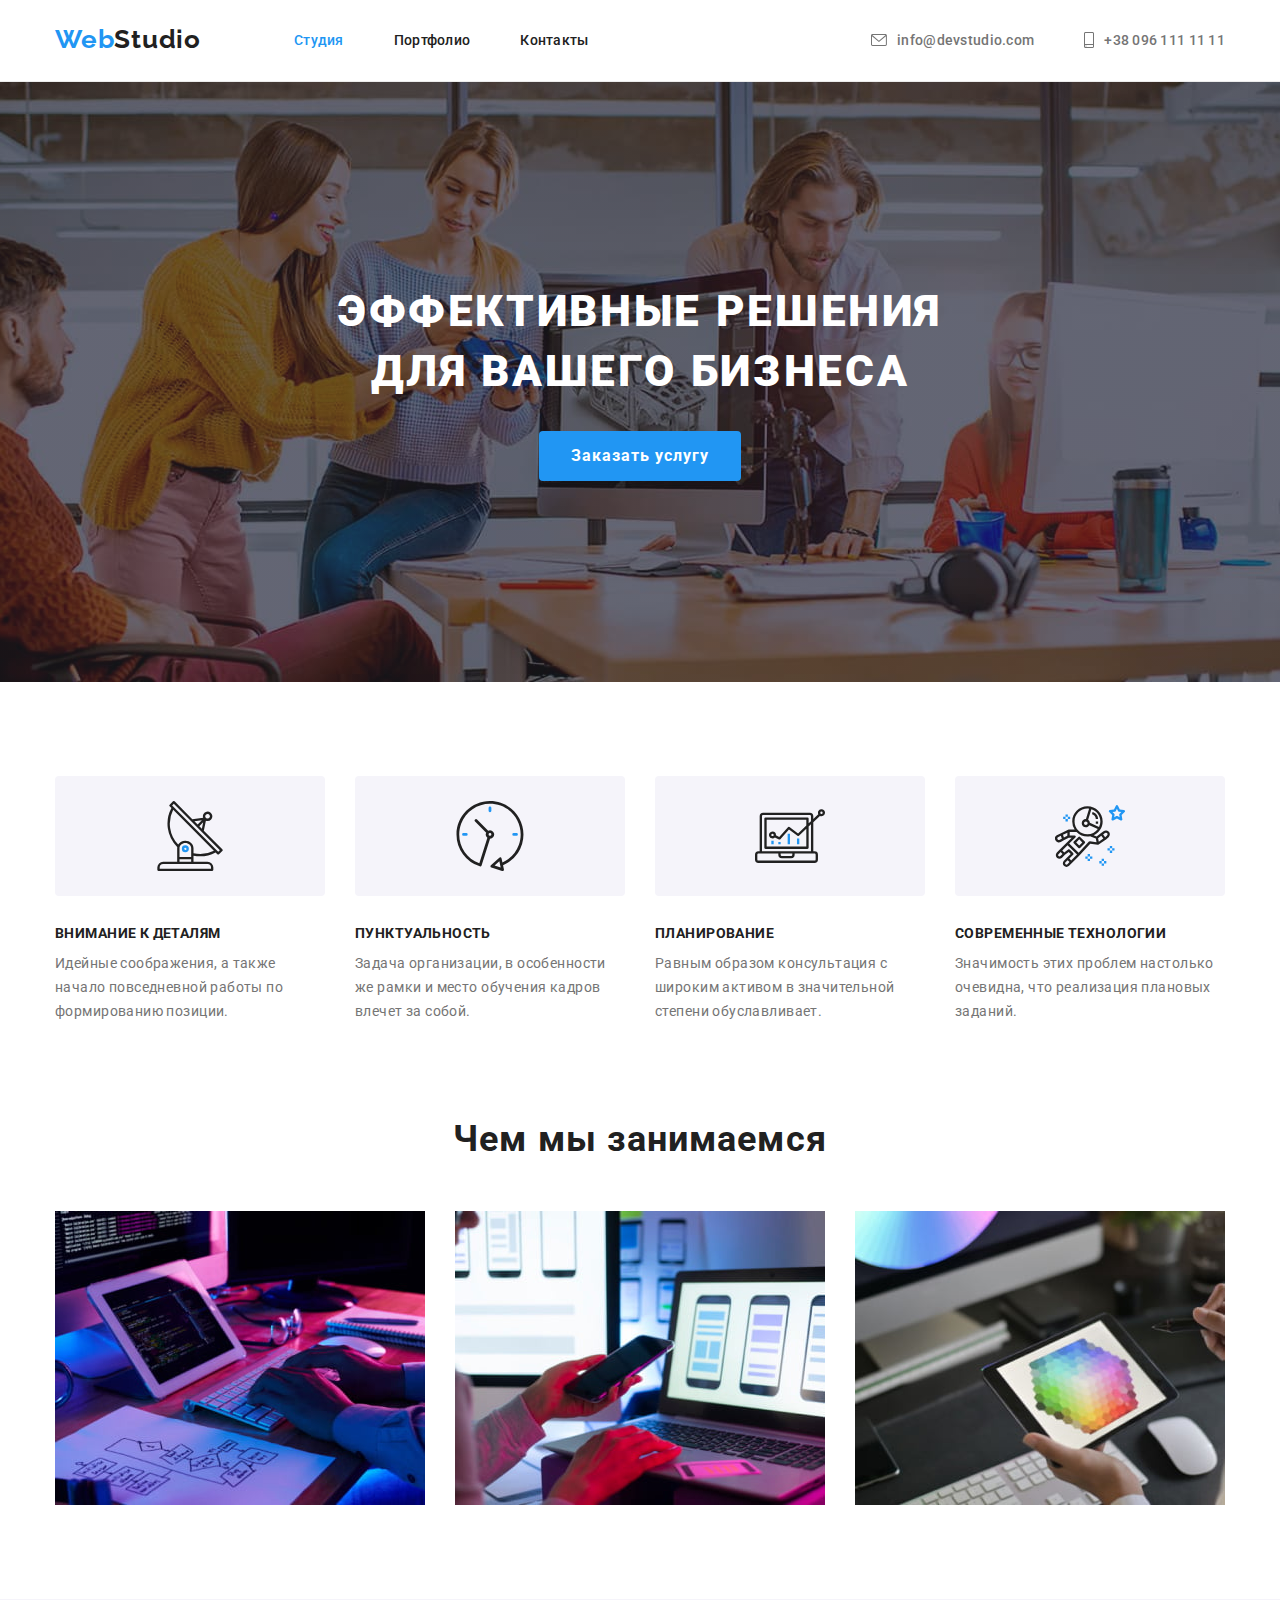
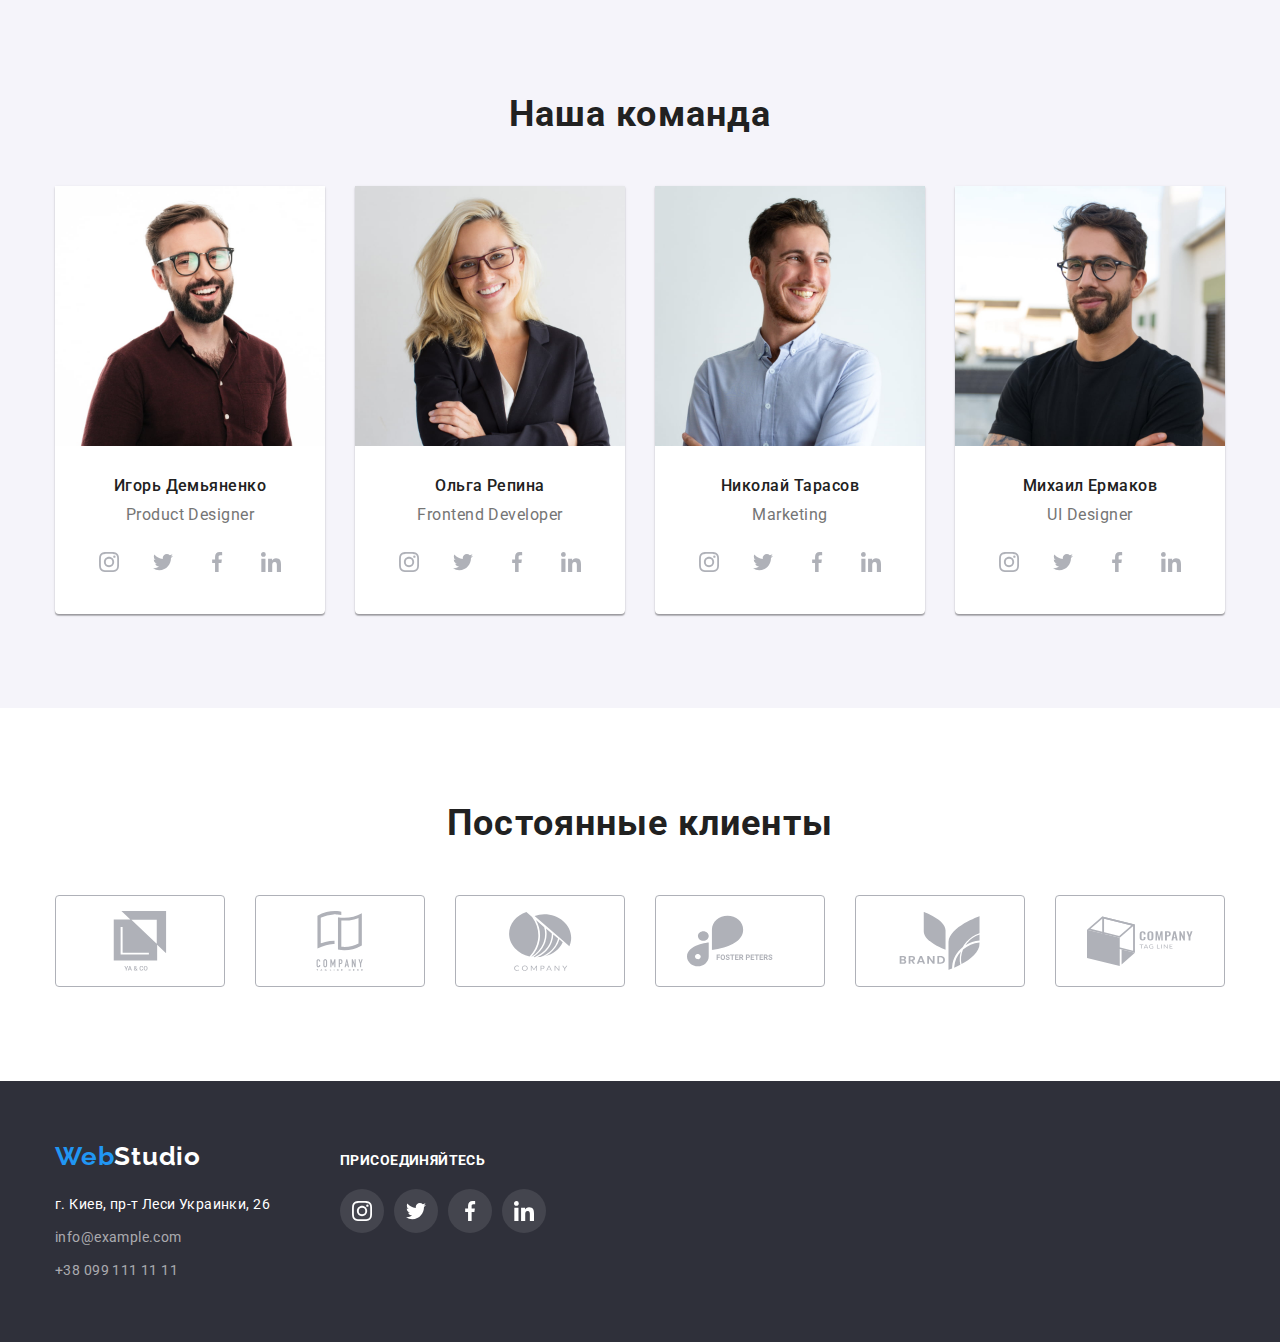
==== index.html @ 1a4e58ca "+icon-close in sprite" ====
<!DOCTYPE html>
<html lang="ru">

<head>
  <meta charset="UTF-8">
  <meta name="viewport" content="width=device-width, initial-scale=1.0">
  <title>Студия</title>
  <link href="https://fonts.googleapis.com/css2?family=Raleway:wght@700&family=Roboto:wght@400;500;700;900&display=swap"
    rel="stylesheet">
  <link rel="stylesheet" href="https://cdnjs.cloudflare.com/ajax/libs/modern-normalize/1.1.0/modern-normalize.min.css">
  <link rel="stylesheet" href="./css/styles.css">
</head>

<body>
  <header class="header">
    <div class="container thumb">
      <nav class="menu">
        <a class="menu__logo logo" href="#" target="_blank" rel="noreferrer noopener">Web<span>Studio</span></a>
        <ul class="navigation">
          <li class="navigation__item"><a class="navigation__link link current" href="./index.html">Студия</a></li>
          <li class="navigation__item"><a class="navigation__link link" href="./portfolio.html">Портфолио</a></li>
          <li class="navigation__item"><a class="navigation__link link" href="#">Контакты</a></li>
        </ul>
      </nav>
      <ul class="contacts">
        <li class="contacts__item">
          <a class="contacts__link link" href="mailto:info@devstudio.com">
            <svg class="contacts__icon-mail" width="16" height="12">
              <use href="./images/icons.svg#icon-mail"></use>
            </svg>
            info@devstudio.com
          </a>
        </li>
        <li class="contacts__item">
          <a class="contacts__link link" href="tel:+380961111111">
            <svg class="contacts__icon-smartphone" width="10" height="16">
              <use href="./images/icons.svg#icon-smartphone"></use>
            </svg>
            +38 096 111 11 11
          </a>
        </li>
      </ul>
    </div>
  </header>
  <main>
    <section class="hero">
      <div class="container box">
        <h1 class="hero__title">Эффективные решения для вашего бизнеса</h1>
        <button class="hero__btn" data-modal-open type="button">Заказать услугу</button>
      </div>
    </section>
    <section class="section">
      <div class="container">
        <h2 class="visually-hidden">Наши преимущества</h2>
        <ul class="rows">
          <li class="rows__item">
            <div class="rows__box">
              <svg class="rows__icon" width="70" height="70">
                <use href="./images/icons.svg#icon-antenna"></use>
              </svg>
            </div>
            <h3 class="rows__title">Внимание к деталям</h3>
            <p class="rows__text">Идейные соображения, а также начало повседневной работы по формированию позиции.</p>
          </li>
          <li class="rows__item">
            <div class="rows__box">
              <svg class="rows__icon" width="70" height="70">
                <use href="./images/icons.svg#icon-clock"></use>
              </svg>
            </div>
            <h3 class="rows__title">Пунктуальность</h3>
            <p class="rows__text">Задача организации, в особенности же рамки и место обучения кадров влечет за собой.
            </p>
          </li>
          <li class="rows__item">
            <div class="rows__box">
              <svg class="rows__icon" width="70" height="70">
                <use href="./images/icons.svg#icon-diagram"></use>
              </svg>
            </div>
            <h3 class="rows__title">Планирование</h3>
            <p class="rows__text">Равным образом консультация с широким активом в значительной степени обуславливает.
            </p>
          </li>
          <li class="rows__item">
            <div class="rows__box">
              <svg class="rows__icon" width="70" height="70">
                <use href="./images/icons.svg#icon-astronaut"></use>
              </svg>
            </div>
            <h3 class="rows__title">Современные технологии</h3>
            <p class="rows__text">Значимость этих проблем настолько очевидна, что реализация плановых заданий.</p>
          </li>
        </ul>
      </div>
    </section>
    <section class="section position">
      <div class="container">
        <h2 class="title">Чем мы занимаемся</h2>
        <ul class="works">
          <li class="works__item"><img class="works__img" src="./images/what-we-do/what-we-do-1.jpg"
              alt=" пишет код на клавиатуре" width="370"></li>
          <li class="works__item"><img class="works__img" src="./images/what-we-do/what-we-do-2.jpg"
              alt=" делает адаптацию под телефон" width="370"></li>
          <li class="works__item"><img class="works__img" src="./images/what-we-do/what-we-do-3.jpg"
              alt=" работает в редакторе цвета" width="370"></li>
        </ul>
      </div>
    </section>
    <section class="section background">
      <div class="container">
        <h2 class="title">Наша команда</h2>
        <ul class="team">
          <li class="team__item">
            <img class="team__img" src="./images/team/team-1.jpg" alt="член команды мужчина" width="270" height="260">
            <div class="team__box">
              <h3 class="team__title">Игорь Демьяненко</h3>
              <p class="team__text" lang="en">Product Designer</p>
              <ul class="social-links">
                <li class="social-links__item">
                  <a class="social-links__link" href="#0" target="_blank" rel="noreferrer noopener"
                    aria-label="instagram">
                    <svg class="social-links__icon" width="20" height="20">
                      <use href="./images/icons.svg#icon-instagram"></use>
                    </svg>
                  </a>
                </li>
                <li class="social-links__item">
                  <a class="social-links__link" href="#0" target="_blank" rel="noreferrer noopener"
                    aria-label="twitter">
                    <svg class="social-links__icon" width="20" height="20">
                      <use href="./images/icons.svg#icon-twitter"></use>
                    </svg>
                  </a>
                </li>
                <li class="social-links__item">
                  <a class="social-links__link" href="#0" target="_blank" rel="noreferrer noopener"
                    aria-label="facebook">
                    <svg class="social-links__icon" width="20" height="20">
                      <use href="./images/icons.svg#icon-facebook"></use>
                    </svg>
                  </a>
                </li>
                <li class="social-links__item">
                  <a class="social-links__link" href="#0" target="_blank" rel="noreferrer noopener"
                    aria-label="linkedin">
                    <svg class="social-links__icon" width="20" height="20">
                      <use href="./images/icons.svg#icon-linkedin"></use>
                    </svg>
                  </a>
                </li>
              </ul>
            </div>
          </li>
          <li class="team__item">
            <img class="team__img" src="./images/team/team-2.jpg" alt="член команды женщина" width="270" height="260">
            <div class="team__box">
              <h3 class="team__title">Ольга Репина</h3>
              <p class="team__text" lang="en">Frontend Developer</p>
              <ul class="social-links">
                <li class="social-links__item">
                  <a class="social-links__link" href="#0" target="_blank" rel="noreferrer noopener"
                    aria-label="instagram">
                    <svg class="social-links__icon" width="20" height="20">
                      <use href="./images/icons.svg#icon-instagram"></use>
                    </svg>
                  </a>
                </li>
                <li class="social-links__item">
                  <a class="social-links__link" href="#0" target="_blank" rel="noreferrer noopener"
                    aria-label="twitter">
                    <svg class="social-links__icon" width="20" height="20">
                      <use href="./images/icons.svg#icon-twitter"></use>
                    </svg>
                  </a>
                </li>
                <li class="social-links__item">
                  <a class="social-links__link" href="#0" target="_blank" rel="noreferrer noopener"
                    aria-label="facebook">
                    <svg class="social-links__icon" width="20" height="20">
                      <use href="./images/icons.svg#icon-facebook"></use>
                    </svg>
                  </a>
                </li>
                <li class="social-links__item">
                  <a class="social-links__link" href="#0" target="_blank" rel="noreferrer noopener"
                    aria-label="linkedin">
                    <svg class="social-links__icon" width="20" height="20">
                      <use href="./images/icons.svg#icon-linkedin"></use>
                    </svg>
                  </a>
                </li>
              </ul>
            </div>
          </li>
          <li class="team__item">
            <img class="team__img" src="./images/team/team-3.jpg" alt="член команды мужчина" width="270" height="260">
            <div class="team__box">
              <h3 class="team__title">Николай Тарасов</h3>
              <p class="team__text" lang="en">Marketing</p>
              <ul class="social-links">
                <li class="social-links__item">
                  <a class="social-links__link" href="#0" target="_blank" rel="noreferrer noopener"
                    aria-label="instagram">
                    <svg class="social-links__icon" width="20" height="20">
                      <use href="./images/icons.svg#icon-instagram"></use>
                    </svg>
                  </a>
                </li>
                <li class="social-links__item">
                  <a class="social-links__link" href="#0" target="_blank" rel="noreferrer noopener"
                    aria-label="twitter">
                    <svg class="social-links__icon" width="20" height="20">
                      <use href="./images/icons.svg#icon-twitter"></use>
                    </svg>
                  </a>
                </li>
                <li class="social-links__item">
                  <a class="social-links__link" href="#0" target="_blank" rel="noreferrer noopener"
                    aria-label="facebook">
                    <svg class="social-links__icon" width="20" height="20">
                      <use href="./images/icons.svg#icon-facebook"></use>
                    </svg>
                  </a>
                </li>
                <li class="social-links__item">
                  <a class="social-links__link" href="#0" target="_blank" rel="noreferrer noopener"
                    aria-label="linkedin">
                    <svg class="social-links__icon" width="20" height="20">
                      <use href="./images/icons.svg#icon-linkedin"></use>
                    </svg>
                  </a>
                </li>
              </ul>
            </div>
          </li>
          <li class="team__item">
            <img class="team__img" src="./images/team/team-4.jpg" alt="член команды мужчина" width="270" height="260">
            <div class="team__box">
              <h3 class="team__title">Михаил Ермаков</h3>
              <p class="team__text" lang="en">UI Designer</p>
              <ul class="social-links">
                <li class="social-links__item">
                  <a class="social-links__link" href="#0" target="_blank" rel="noreferrer noopener"
                    aria-label="instagram">
                    <svg class="social-links__icon" width="20" height="20">
                      <use href="./images/icons.svg#icon-instagram"></use>
                    </svg>
                  </a>
                </li>
                <li class="social-links__item">
                  <a class="social-links__link" href="#0" target="_blank" rel="noreferrer noopener"
                    aria-label="twitter">
                    <svg class="social-links__icon" width="20" height="20">
                      <use href="./images/icons.svg#icon-twitter"></use>
                    </svg>
                  </a>
                </li>
                <li class="social-links__item">
                  <a class="social-links__link" href="#0" target="_blank" rel="noreferrer noopener"
                    aria-label="facebook">
                    <svg class="social-links__icon" width="20" height="20">
                      <use href="./images/icons.svg#icon-facebook"></use>
                    </svg>
                  </a>
                </li>
                <li class="social-links__item">
                  <a class="social-links__link" href="#0" target="_blank" rel="noreferrer noopener"
                    aria-label="linkedin">
                    <svg class="social-links__icon" width="20" height="20">
                      <use href="./images/icons.svg#icon-linkedin"></use>
                    </svg>
                  </a>
                </li>
              </ul>
            </div>
          </li>
        </ul>
      </div>
    </section>
    <section class="section">
      <div class="container">
        <h2 class="title">Постоянные клиенты</h2>
        <ul class="clients">
          <li class="clients__item">
            <a class="clients__link" href="#0" target="_blank" rel="noreferrer noopener">
              <svg class="clients__icon" width="106" height="60">
                <use href="./images/icons.svg#icon-client-1"></use>
              </svg>
            </a>
          </li>
          <li class="clients__item">
            <a class="clients__link" href="#0" target="_blank" rel="noreferrer noopener">
              <svg class="clients__icon" width="106" height="60">
                <use href="./images/icons.svg#icon-client-2"></use>
              </svg>
            </a>
          </li>
          <li class="clients__item">
            <a class="clients__link" href="#0" target="_blank" rel="noreferrer noopener">
              <svg class="clients__icon" width="106" height="60">
                <use href="./images/icons.svg#icon-client-3"></use>
              </svg>
            </a>
          </li>
          <li class="clients__item">
            <a class="clients__link" href="#0" target="_blank" rel="noreferrer noopener">
              <svg class="clients__icon" width="106" height="60">
                <use href="./images/icons.svg#icon-client-4"></use>
              </svg>
            </a>
          </li>
          <li class="clients__item">
            <a class="clients__link" href="#0" target="_blank" rel="noreferrer noopener">
              <svg class="clients__icon" width="106" height="60">
                <use href="./images/icons.svg#icon-client-5"></use>
              </svg>
            </a>
          </li>
          <li class="clients__item">
            <a class="clients__link" href="#0" target="_blank" rel="noreferrer noopener">
              <svg class="clients__icon" width="106" height="60">
                <use href="./images/icons.svg#icon-client-6"></use>
              </svg>
            </a>
          </li>
        </ul>
      </div>
    </section>
  </main>
  <footer class="footer">
    <div class="container footer__thumb">
      <div class="footer__box">
        <a class="footer__logo logo" href="#" target="_blank" rel="noreferrer noopener">Web<span>Studio</span></a>
        <address class="address">
          <ul class="address__list">
            <li class="address__item"><a class="address__map" href="https://goo.gl/maps/3mmmgACdLDucJXHp8"
                target="_blank" rel="noreferrer noopener">г. Киев, пр-т Леси Украинки, 26</a></li>
            <li class="address__item"><a class="address__link link" href="mailto:info@example.com">info@example.com</a>
            </li>
            <li class="address__item"><a class="address__link link" href="tel:+380991111111">+38 099 111 11 11</a></li>
          </ul>
        </address>
      </div>
      <div class="footer__box">
        <p class="footer__text">присоединяйтесь</p>
        <ul class="social-links social-links--position">
          <li class="social-links__item">
            <a class="social-links__link social-links__link--style" href="#0" target="_blank" rel="noreferrer noopener"
              aria-label="instagram">
              <svg class="social-links__icon" width="20" height="20">
                <use href="./images/icons.svg#icon-instagram"></use>
              </svg>
            </a>
          </li>
          <li class="social-links__item">
            <a class="social-links__link social-links__link--style" href="#0" target="_blank" rel="noreferrer noopener"
              aria-label="twitter">
              <svg class="social-links__icon" width="20" height="20">
                <use href="./images/icons.svg#icon-twitter"></use>
              </svg>
            </a>
          </li>
          <li class="social-links__item">
            <a class="social-links__link social-links__link--style" href="#0" target="_blank" rel="noreferrer noopener"
              aria-label="facebook">
              <svg class="social-links__icon" width="20" height="20">
                <use href="./images/icons.svg#icon-facebook"></use>
              </svg>
            </a>
          </li>
          <li class="social-links__item">
            <a class="social-links__link social-links__link--style" href="#0" target="_blank" rel="noreferrer noopener"
              aria-label="linkedin">
              <svg class="social-links__icon" width="20" height="20">
                <use href="./images/icons.svg#icon-linkedin"></use>
              </svg>
            </a>
          </li>
        </ul>
      </div>
    </div>
  </footer>
  <script src="./js/modal.js"></script>
</body>

</html>
---- css/styles.css ----
/*------------------------------------------------root------------------------------------*/
:root {
  --brandColor: #2196F3;
  --brandHover: #188CE8;
  --firstFontColor: #212121;
  --secondFontColor: #757575;
  --lightFontColor: #ffffff;
  --mainBg: #2F303A;
  --sectionBg: #F5F4FA;
  --nullBg: #ffffff;
  --iconColor: #AFB1B8;
}
/* --------------------------------------------global------------------------------------*/
button {
  border: 0;
}
ul li {
  list-style: none;
}
h1,
h2,
h3,
h4,
h5,
h6,
p,
ul {
  padding: 0;
  margin: 0;
  font-size: inherit;
}
img {
  display: block;
  max-width: 100%;
  height: auto;
}
a {
  text-decoration: none;
}
body {
  font-family: Roboto, sans-serif;
  color: var(--firstFontColor);
  font-size: 14px;
  line-height: 1.2;
}
.section {
  padding-top: 94px;
  padding-bottom: 94px;
}
/* все что нужно сделать невидимым (для семантики и SEO) */
.visually-hidden {
  position: absolute;
  clip: rect(0 0 0 0);
  width: 1px;
  height: 1px;
  margin: -1px;
  border: 0;
  padding: 0;
  overflow: hidden;
}
.container{
  width: 1200px;
  margin: 0 auto;
  padding-left: 15px;
  padding-right: 15px;
}
.logo {
  font-family: Raleway, sans-serif;
  font-weight: 700;
  font-size: 26px;
  letter-spacing: 0.03em;
  text-decoration: none;
  color: var(--brandColor);
}
.logo > span {
  color:var(--firstFontColor);
}

.link:focus,
.link:hover {
  color: var(--brandColor);
}
/*---------------------------------------------header------------------------------------*/

.header {
  letter-spacing: 0.02em;
  font-weight: 500;
  border-bottom: 1px solid #ececec;
}
.thumb {
  display: flex;
}
.menu {
  display: flex;
}
.menu__logo {
  padding-top: 24px;
  padding-bottom: 24px;
  margin-right: 93px;
}
.navigation {
  display: flex;
}
.navigation__item{
}
.navigation__item:not(:last-child) {
  margin-right: 50px;
}
.navigation__link{
  display: block;
  padding-top: 32px;
  padding-bottom: 32px;
  text-decoration: none;
  color: var(--firstFontColor);
}
.contacts {
  display: flex;
  margin-left: auto;
}
.contacts__item{
}
.contacts__icon-mail {
  margin-right: 10px;
  fill: currentColor;
}
.contacts__icon-smartphone{
  margin-right: 10px;
  fill: currentColor;
}
.contacts__item:not(:last-child) {
  margin-right: 50px;
}
.contacts__link {
  display: flex;
  align-items: center;
  padding-top: 32px;
  padding-bottom: 32px;
  color: var(--secondFontColor);
}
.current {
  color:var(--brandColor);
}

/* -------------------------------------------studio-main--------------------------------*/
/*--------------------------------hero---------------------*/
.hero {
  padding-top: 200px;
  padding-bottom: 200px;
  margin: 0 auto;
  max-width: 1600px;
  height: 600px;
  background-color: var(--mainBg);
  background-image: linear-gradient(
    to right,
    rgba(47, 48, 58, 0.4),
    rgba(47, 48, 58, 0.4)
  ), url(../images/hero-bg.jpg);
  background-repeat: no-repeat;
  background-position: center;
  background-size: cover;
}
/* если нужно чтоб фон под картинкой был бесконечно широким */
/* .hero--bg {
  background-color: var(--mainBg);
} */
.box {
  display: flex;
  flex-direction: column;
  align-items: center;
}
.hero__title {
  font-size: 44px;
  font-weight: 900;
  line-height: 1.36;
  letter-spacing: 0.06em;

  text-transform: uppercase;
  text-align: center;
  max-width: 700px;
  margin-bottom: 30px;
  color: var(--lightFontColor);
}
.hero__btn {
  font-size: 16px;
  font-weight: 700;
  line-height: 1.87;
  letter-spacing: 0.06em;
  padding: 10px 32px;
  border-radius: 4px;
  background-color: var(--brandColor);
  color: var(--lightFontColor);
}
.hero__btn:focus,
.hero__btn:hover {
  background-color: var(--brandHover);
  cursor: pointer;
}
/*----------------------------rows-----------------------*/
.rows {
  display: flex;
}
.rows__item {
  flex-basis: calc((100% - 90px) / 4);
}
.rows__item:not(:last-child){
  margin-right: 30px;
}
.rows__box {
  display: flex;
  align-items: center;
  justify-content: center;
  background-color: #F5F4FA;
  border-radius: 4px;
  margin-bottom: 30px;
  width: 270px;
  height: 120px;
}
.rows__icon {

}
.rows__title {
  font-weight: 700;
  line-height: 1.14;
  letter-spacing: 0.03em;
  text-transform: uppercase;
  margin-bottom: 10px;
}
.rows__text {
  line-height: 1.71;
  letter-spacing: 0.03em;
  color: var(--secondFontColor);
}
/*----------------------------work-------------------------*/
.position {
  padding-top: 0;
}
.title {
  font-size: 36px;
  font-weight: 700;
  letter-spacing: 0.03em;
  text-align: center;
  margin-bottom: 50px;
}
.works {
  display: flex;
}
.works__item {
  flex-basis: calc((100% - 60px) / 3);
}
.works__item:not(:last-child){
  margin-right: 30px;
}
.works__img {
}
.background {
  background-color: var(--sectionBg);
}
/*------------------------------team-----------------------*/
.team {
  display: flex;
}
.team__item {
  flex-basis: calc((100% - 90px) / 4);
  border-bottom-left-radius: 4px;
  border-bottom-right-radius: 4px;
  background-color: var(--nullBg);
  box-shadow: 0px 1px 3px rgba(0, 0, 0, 0.12), 0px 1px 1px rgba(0, 0, 0, 0.14), 0px 2px 1px rgba(0, 0, 0, 0.2);
}
.team__item:not(:last-child) {
  margin-right: 30px;
}
.team__img {
  display: block;
}
.team__box {
  font-size: 16px;
  letter-spacing: 0.03em;
  text-align: center;
  padding: 30px 32px;
}
.team__title {
  font-weight: 500;
  margin-bottom: 10px;
}
.team__text {
  margin-bottom: 16px;
  color: var(--secondFontColor);
}
.social-links {
  display: flex;
  justify-content: center;
}
.social-links__item {
}
.social-links__item:not(:last-child) {
  margin-right: 10px;
}
.social-links__link{
  display: flex;
  align-items: center;
  justify-content: center;
  width: 44px;
  height: 44px;
  color: var(--iconColor);
}
.social-links__link:focus,
.social-links__link:hover {
  background-color: var(--brandColor);
  border-radius: 50%;
  color: var(--nullBg);
}
.social-links__icon {
  fill: currentColor;
}
/*----------------------------clients---------------------*/
.clients {
  display: flex;
}
.clients__item {
}
.clients__item:not(:last-child) {
  margin-right: 30px;
}
.clients__link {
  display: flex;
  align-items: center;
  justify-content: center;
  width: 170px;
  height: 92px;
  border-radius: 4px;
  border: 1px solid var(--iconColor);
  color: var(--iconColor);
}
.clients__link:focus,
.clients__link:hover {
  color: var(--brandColor);
  border-color: var(--brandColor);
}
.clients__icon {
  fill: currentColor;
}
/* -----------------------------------------portfolio-main-------------------------------*/


.filter {
  display: flex;
  justify-content: center;
  margin-bottom: 50px;
}
.filter__item:not(:last-child) {
  margin-right: 8px;
}
.filter__btn {
  font-size: 16px;
  line-height: 1.62;
  letter-spacing: 0.03em;
  font-weight: 500;

  padding: 6px 22px;
  border-radius: 4px;
  background-color: var(--sectionBg);
}
.filter__btn:focus,
.filter__btn:hover {
  color: var(--lightFontColor);
  background-color: var(--brandColor);
  box-shadow: 0px 3px 1px rgba(0, 0, 0, 0.1), 0px 1px 2px rgba(0, 0, 0, 0.08), 0px 2px 2px rgba(0, 0, 0, 0.12);
  cursor: pointer;
}
.portfolio {
  display: flex;
  flex-wrap: wrap;
}
.portfolio__item {
  flex-basis: calc((100% - 60px) / 3);
  margin-right: 30px;
  margin-bottom: 30px;
}
/* or with :not(:nth-child(3n))
          margin-right: 30px;*/
.portfolio__item:nth-child(3n) {
  margin-right: 0;
}
.portfolio__item:nth-last-child(-n + 3) {
  margin-bottom: 0;
}
.portfolio__link {
  display: block;
  color: var(--firstFontColor);
}
.portfolio__link:focus,
.portfolio__link:hover {
  box-shadow: 0px 1px 1px rgba(0, 0, 0, 0.12), 0px 4px 4px rgba(0, 0, 0, 0.06), 1px 4px 6px rgba(0, 0, 0, 0.16);
}
.portfolio__img {
  display: block;
}
.portfolio__box {
  padding: 20px 24px;
  background-color: var(--nullBg);
  border: 1px solid #eeeeee;
}
.portfolio__title {
  font-size: 18px;
  line-height: 2;
  letter-spacing: 0.06em;
  font-weight: 700;
  margin-bottom: 4px;
}
.portfolio__text {
  font-size: 16px;
  line-height: 1.87;
  letter-spacing: 0.03em;
  color: var(--secondFontColor);
}

/*---------------------------------------------footer------------------------------------*/

.footer {
  background-color: var(--mainBg);
  padding-top: 60px;
  padding-bottom: 60px;
}
.footer__logo {
  display: block;
  margin-bottom: 20px;
}
.footer__logo > span {
  color: var(--lightFontColor);
}
.address {
}
.address__list {
  font-style: normal;
  line-height: 1.71;
  letter-spacing: 0.03em;
}
.address__item:not(:last-child) {
  margin-bottom: 9px;
}
.address__map {
  text-decoration: none;
  color: var(--lightFontColor);
}
.address__link {
  text-decoration: none;
  color: rgba(255, 255, 255, 0.6);
}
/* ------------------------social links block-------------- */
.footer__thumb {
  display: flex;
  align-items: baseline;
}
.footer__box:first-child {
  margin-right: 70px;
}
.footer__box:nth-child(2) {

}
.footer__text {
  line-height: 1.14;
  font-weight: 700;
  letter-spacing: 0.03em;
  text-transform: uppercase;
  color: var(--lightFontColor);
  margin-bottom: 20px;
}
.social-links--position {
  padding: 0;
  margin: 0;
}
.social-links__link--style {
  color: var(--nullBg);
  background-color: rgba(255, 255, 255, 0.1);
  border-radius: 50%;
}
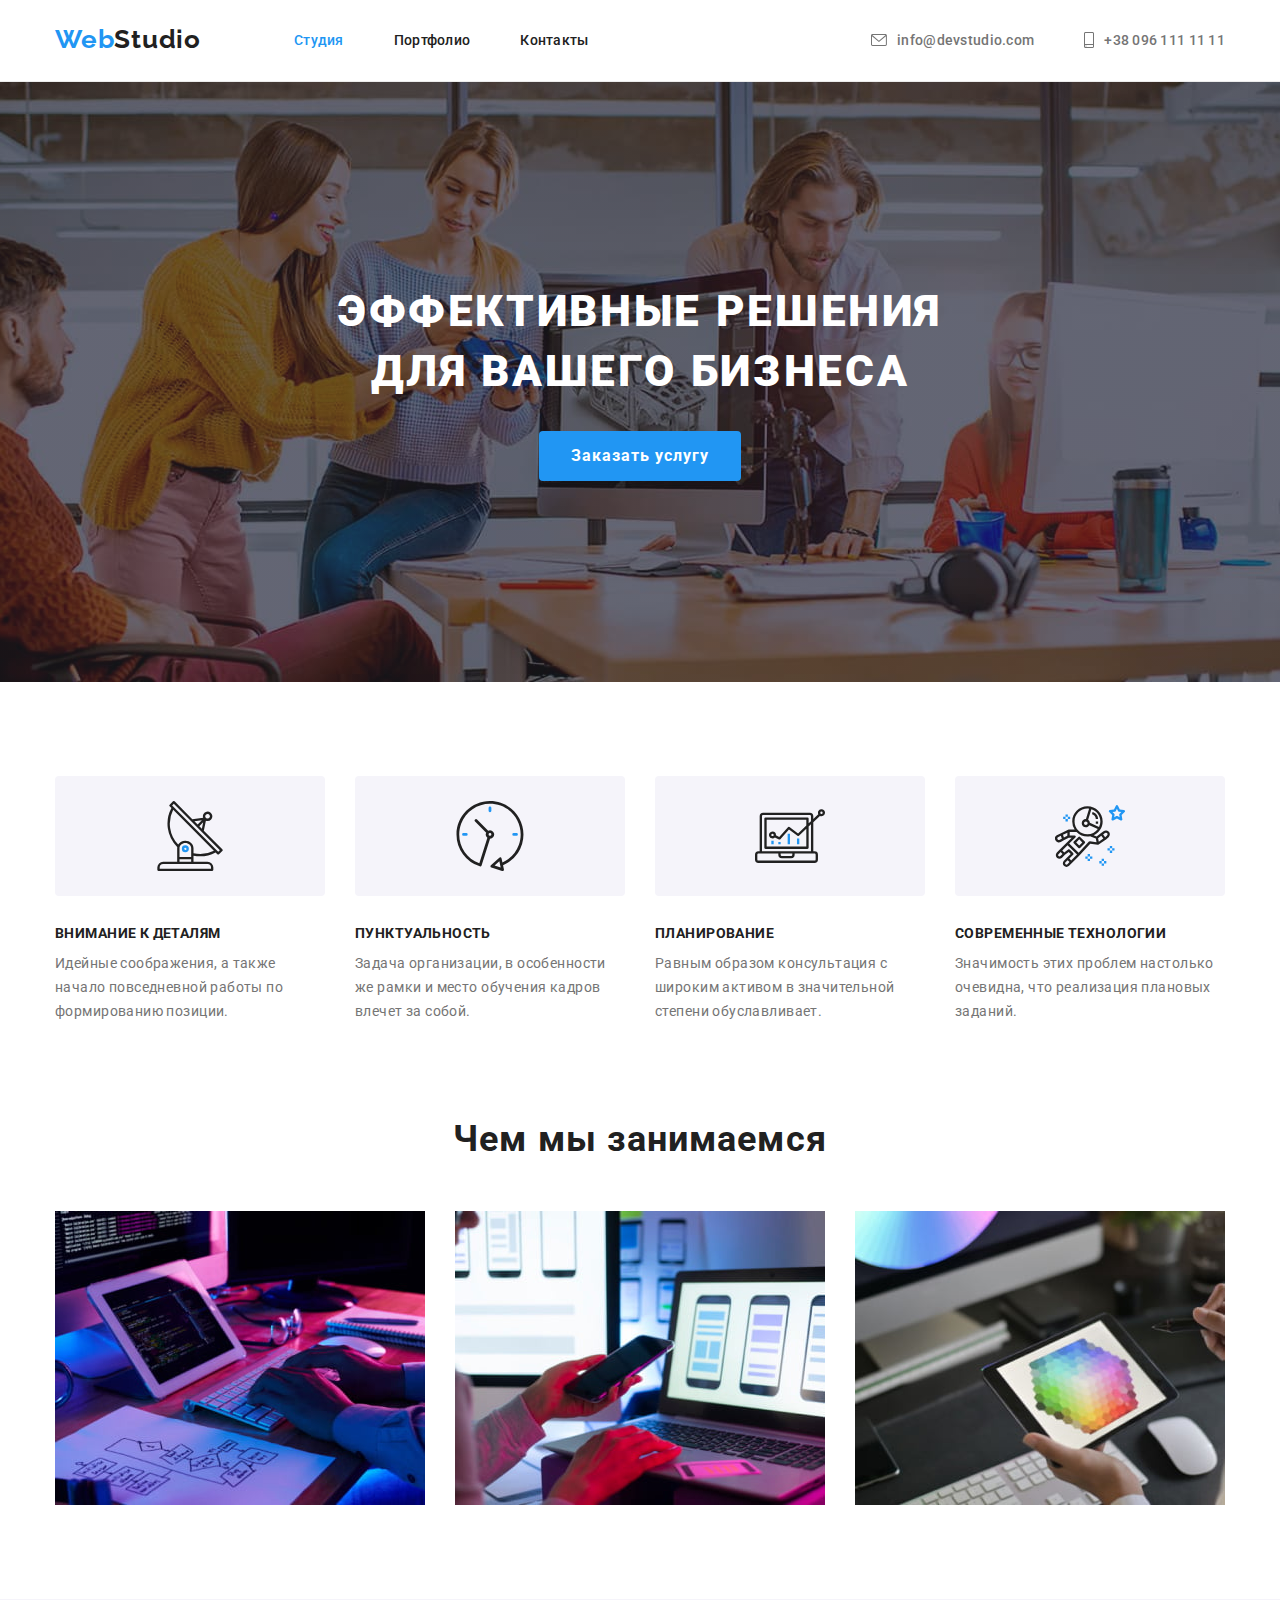
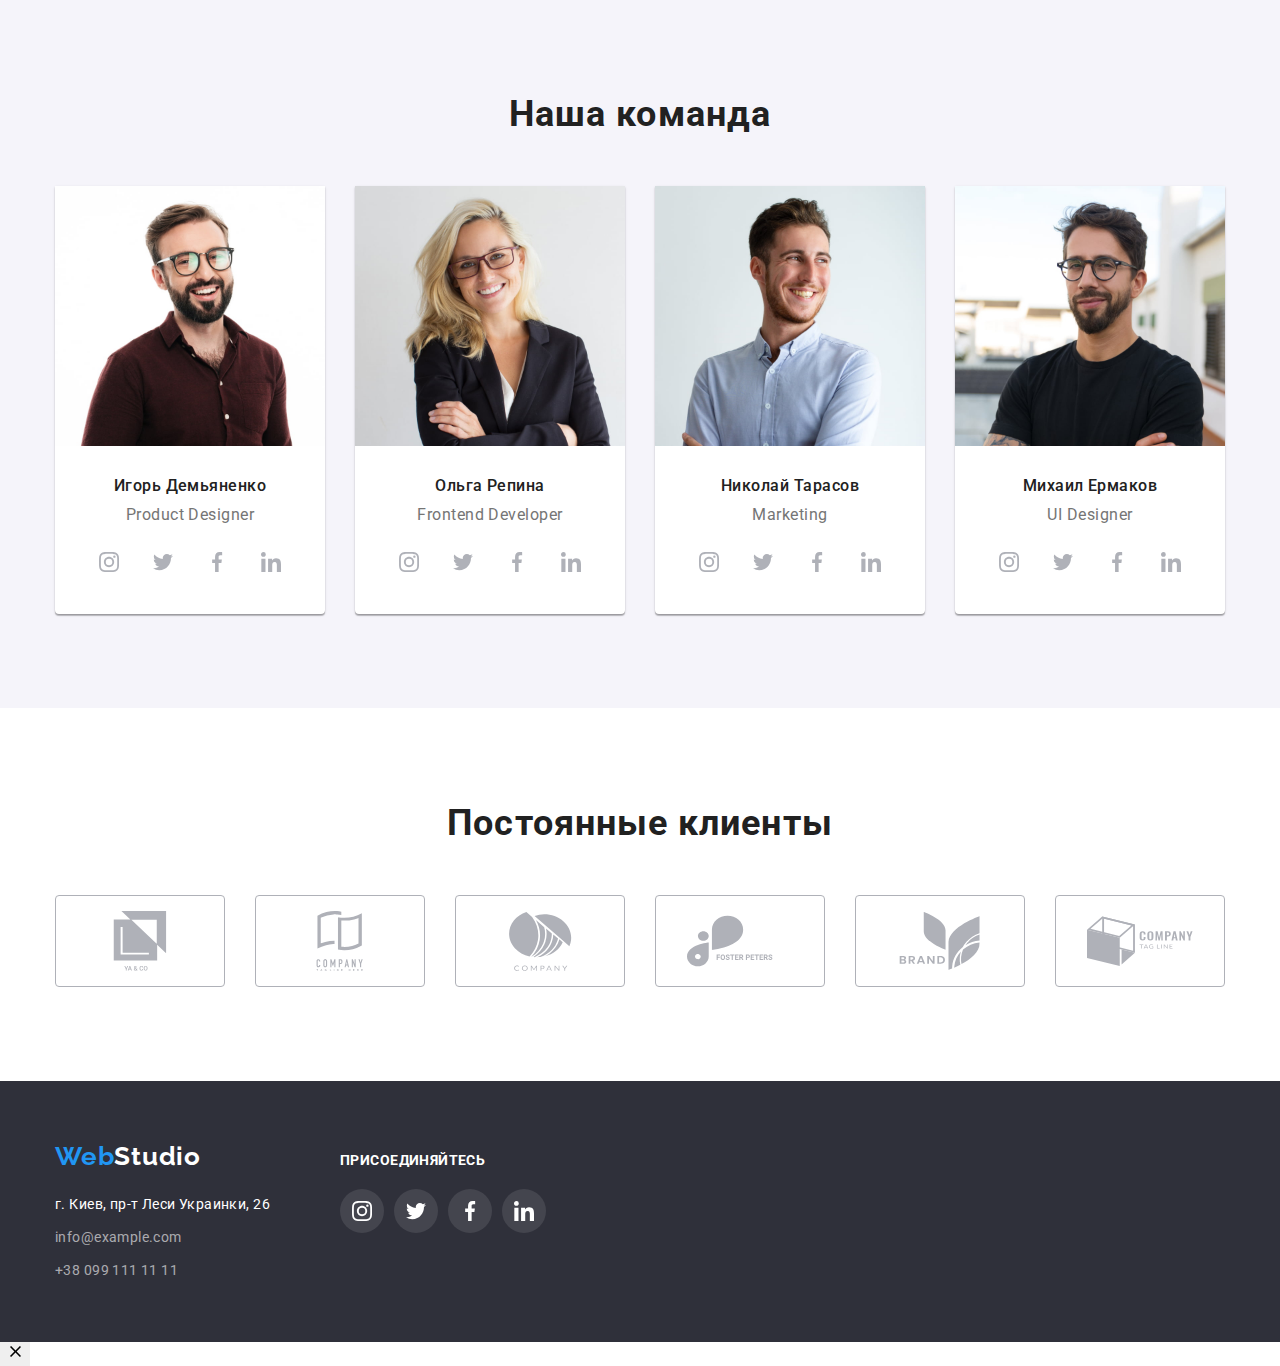
==== commit dcef36b3: "+modal button" ====
--- a/index.html
+++ b/index.html
@@ -381,6 +381,15 @@
       </div>
     </div>
   </footer>
+  <div class="backdrop">
+    <div class="modal">
+      <button class="modal__close" type="button">
+        <svg class="modal__icon" width="18" height="18">
+          <use href="./images/icons.svg#icon-close"></use>
+        </svg>
+      </button>
+    </div>
+  </div>
   <script src="./js/modal.js"></script>
 </body>
 
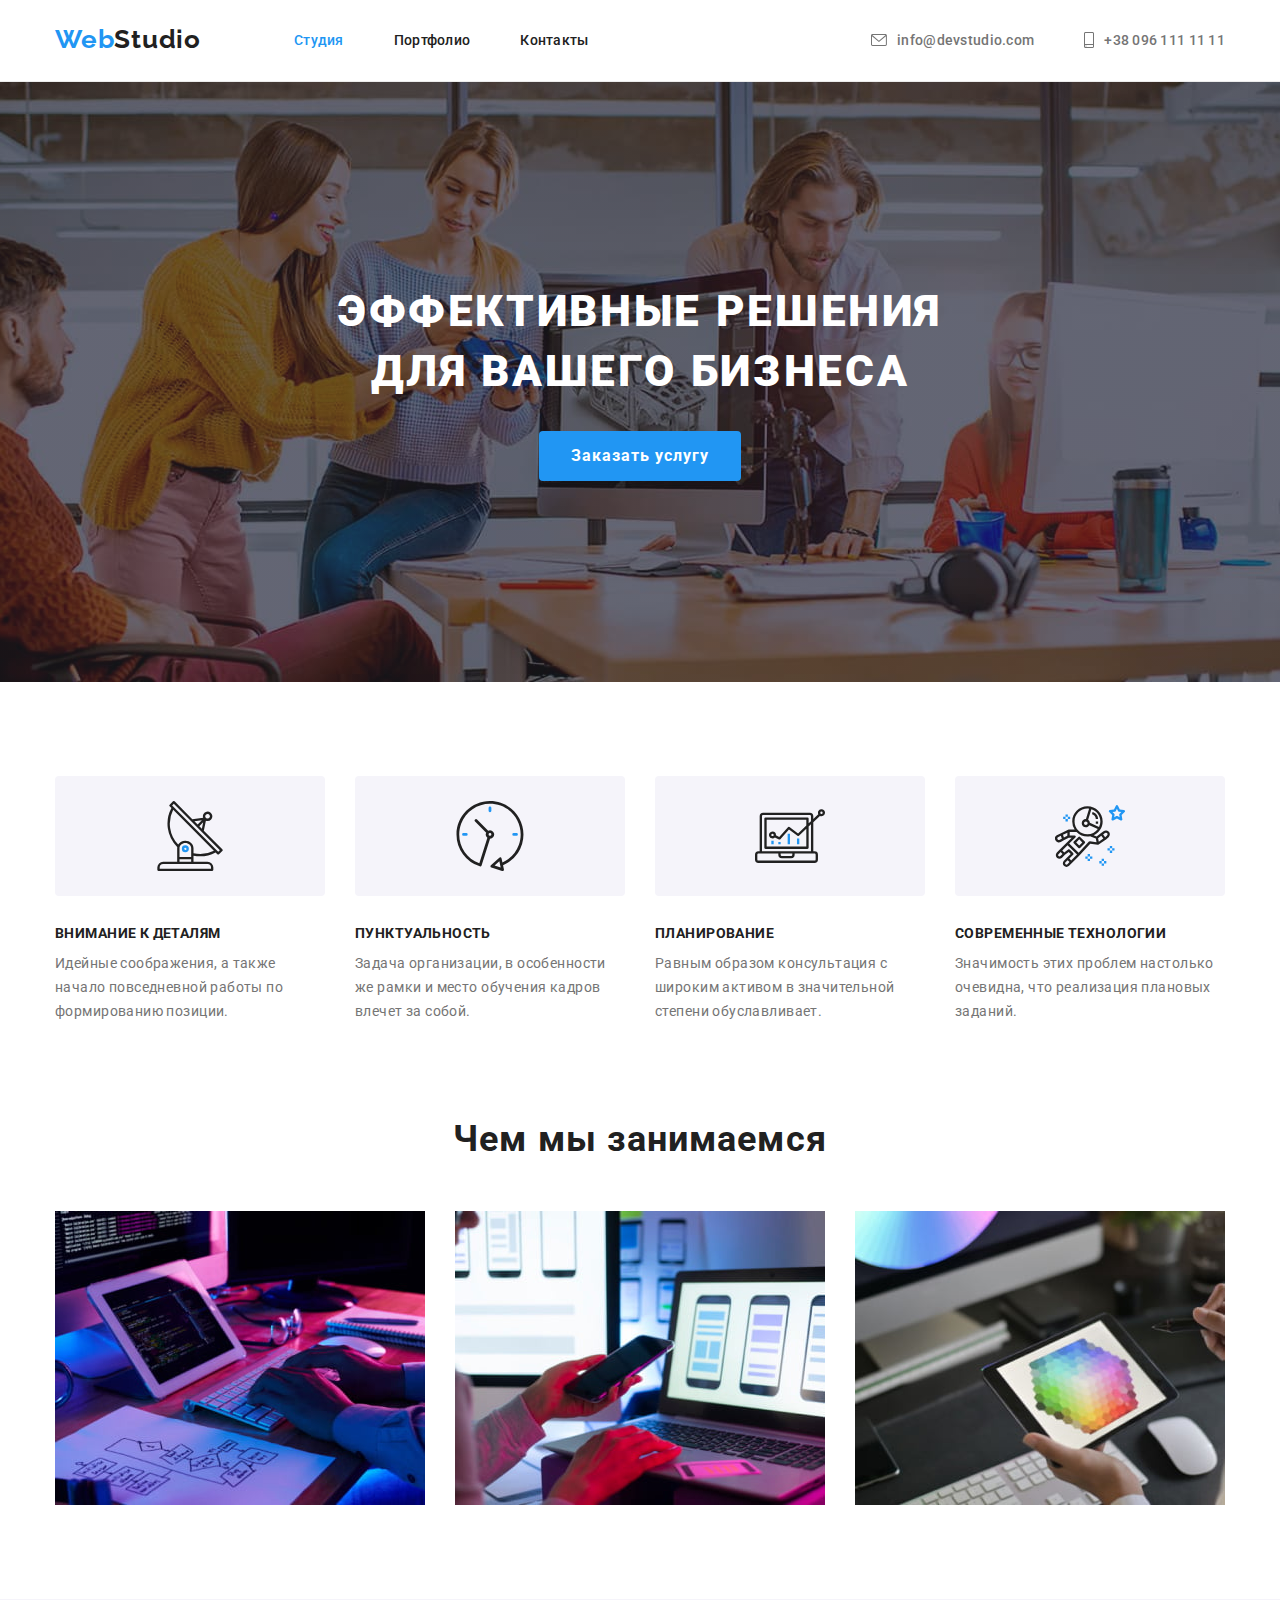
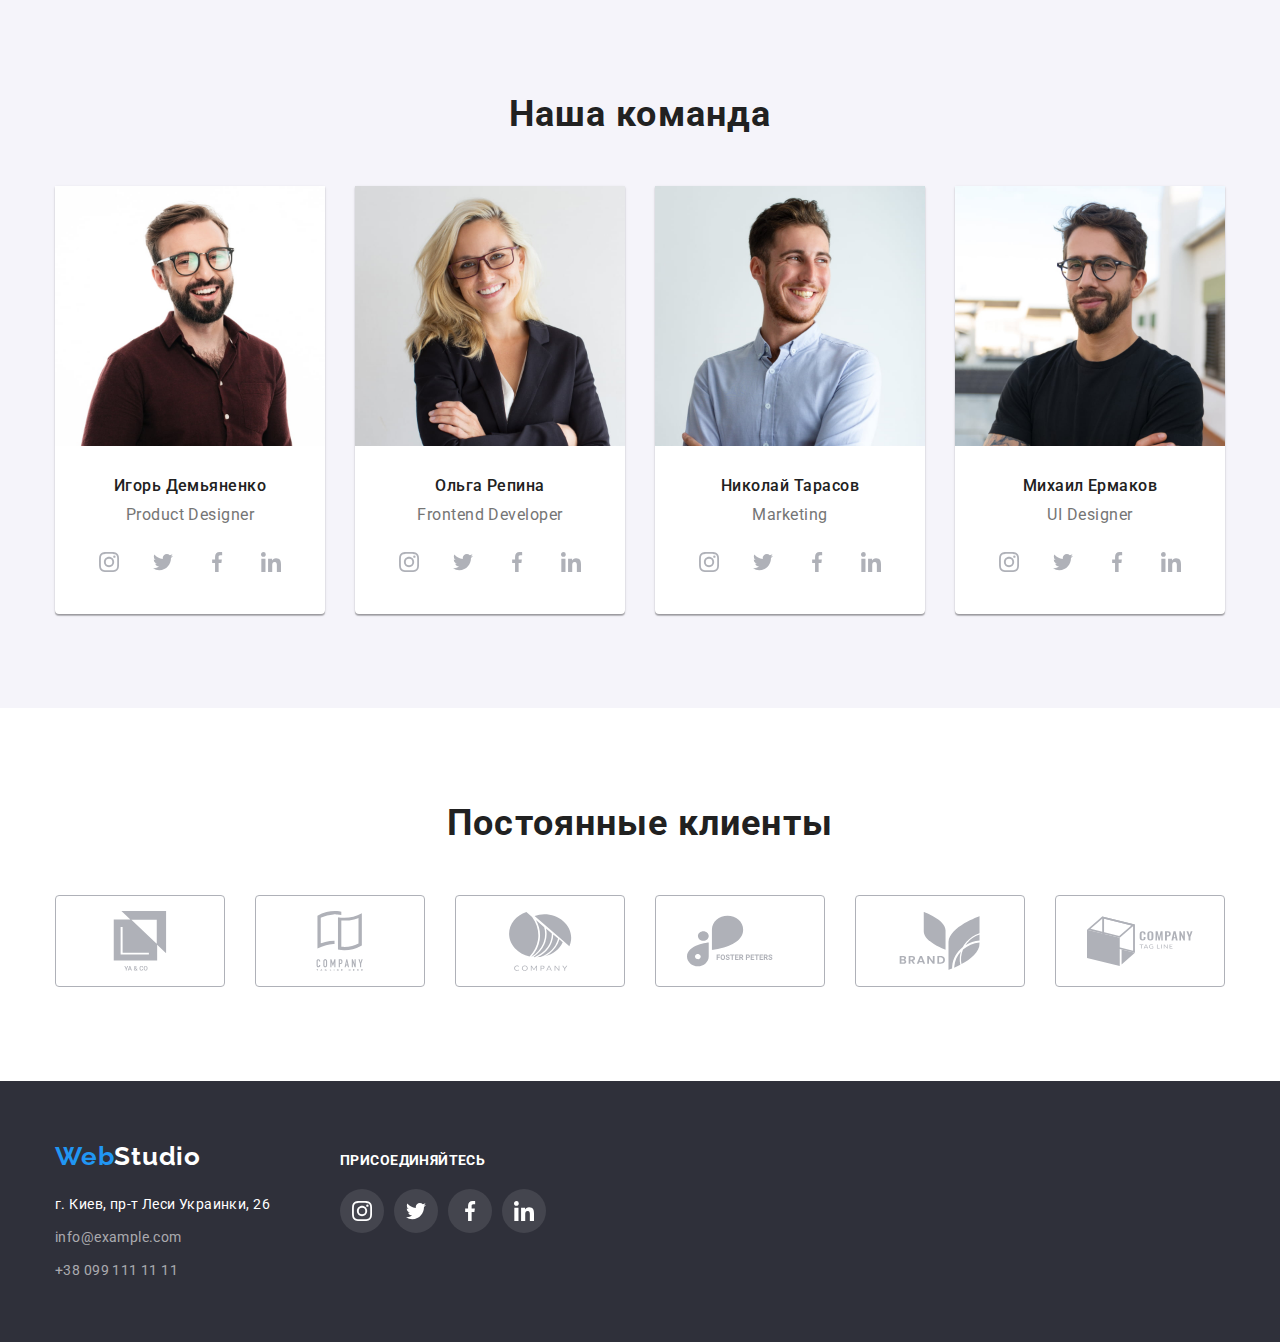
==== commit ebbbfab7: "almost done modal" ====
--- a/index.html
+++ b/index.html
@@ -381,9 +381,9 @@
       </div>
     </div>
   </footer>
-  <div class="backdrop">
+  <div class="backdrop backdrop--hidden" data-modal>
     <div class="modal">
-      <button class="modal__close" type="button">
+      <button class="modal__close" data-modal-close type="button">
         <svg class="modal__icon" width="18" height="18">
           <use href="./images/icons.svg#icon-close"></use>
         </svg>
--- a/css/styles.css
+++ b/css/styles.css
@@ -475,3 +475,30 @@
   background-color: rgba(255, 255, 255, 0.1);
   border-radius: 50%;
 }
+/*---------------------------------------modal-window-----------------------------------*/
+.backdrop {
+  position: fixed;
+  width: 100%;  
+  height: 100%;
+  background-color: rgba(0, 0, 0, 0.2);
+}
+.backdrop--hidden {
+  visibility: hidden;
+  opacity: 0;
+  pointer-events: none;
+}
+.modal {
+  position: absolute;
+  top: 50%;
+  left: 50%;
+  transform: translate(-50%, -50%);
+  width: 528px;
+  height: 581px;
+  background-color: var(--nullBg);
+  border-radius: 4px;
+  box-shadow: 0px 1px 3px rgba(0, 0, 0, 0.12), 0px 1px 1px rgba(0, 0, 0, 0.14), 0px 2px 1px rgba(0, 0, 0, 0.2);
+}
+.modal__close {
+}
+.modal__icon {
+}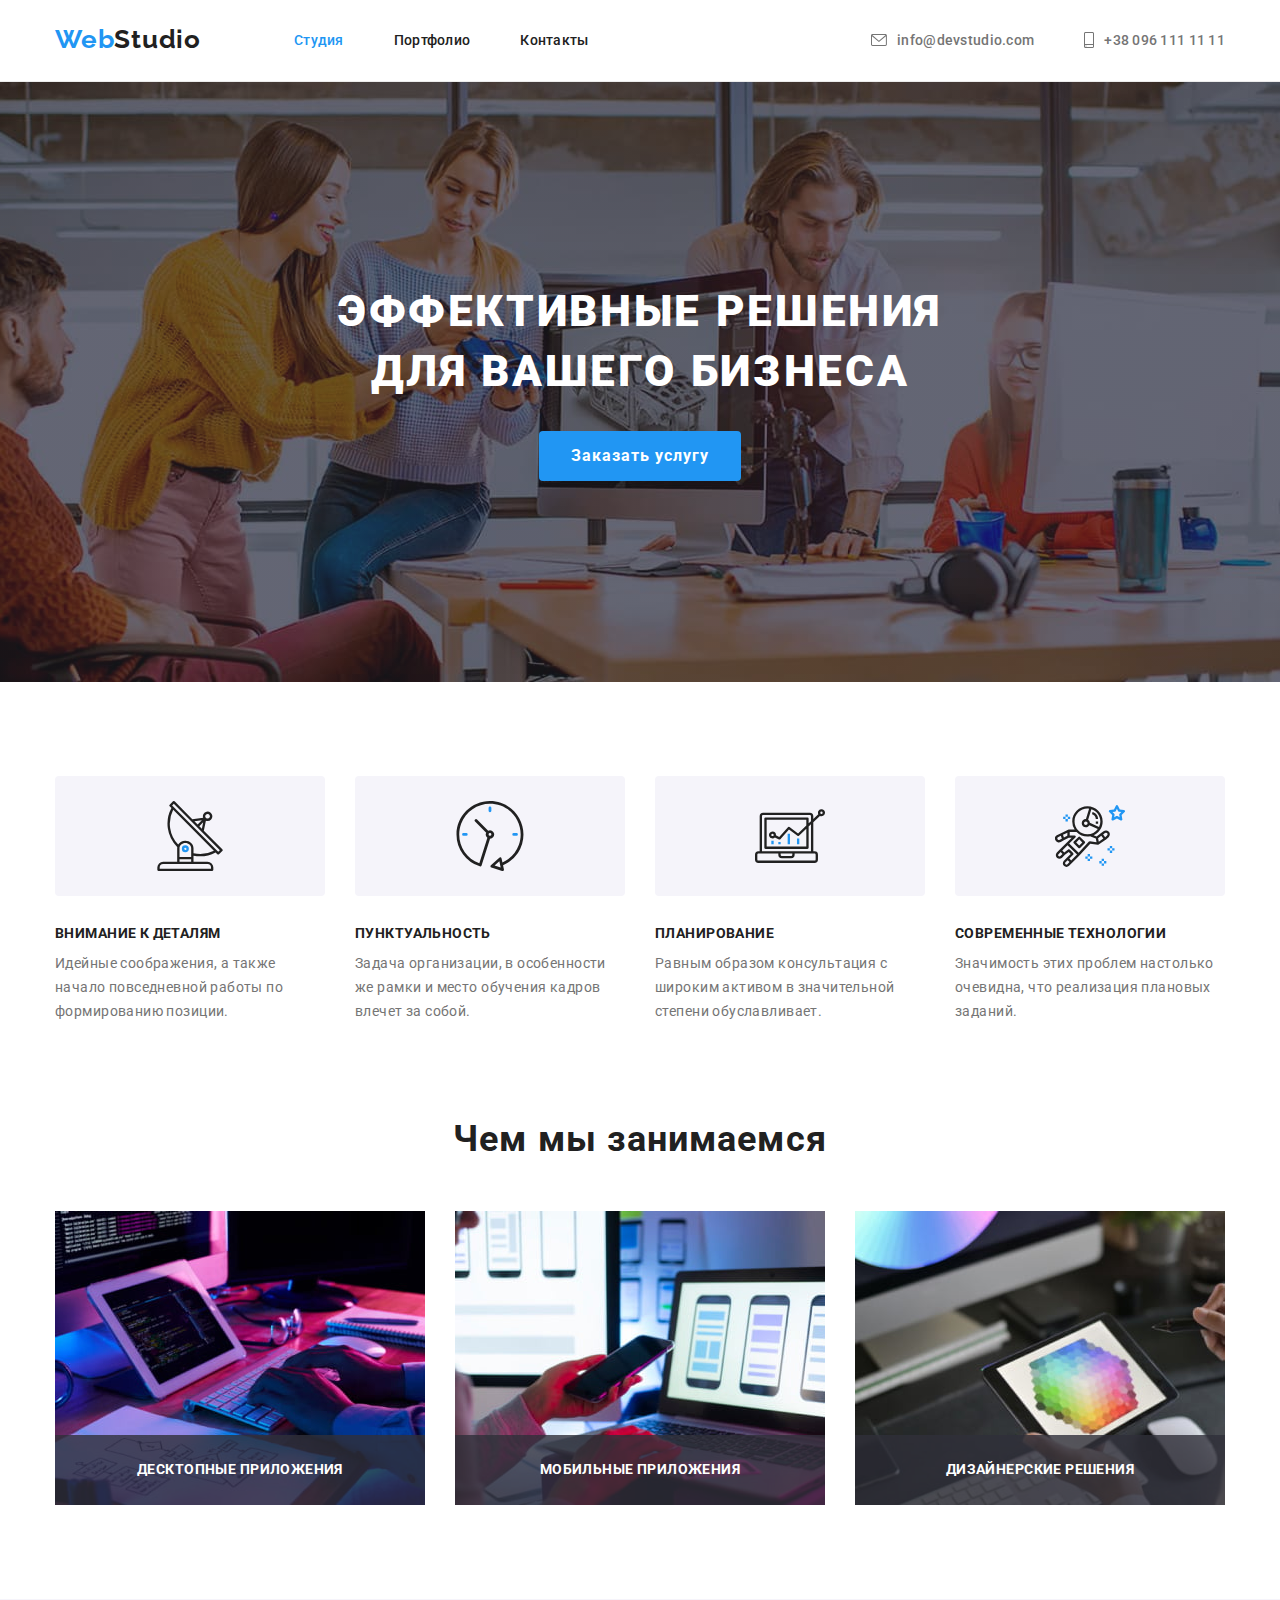
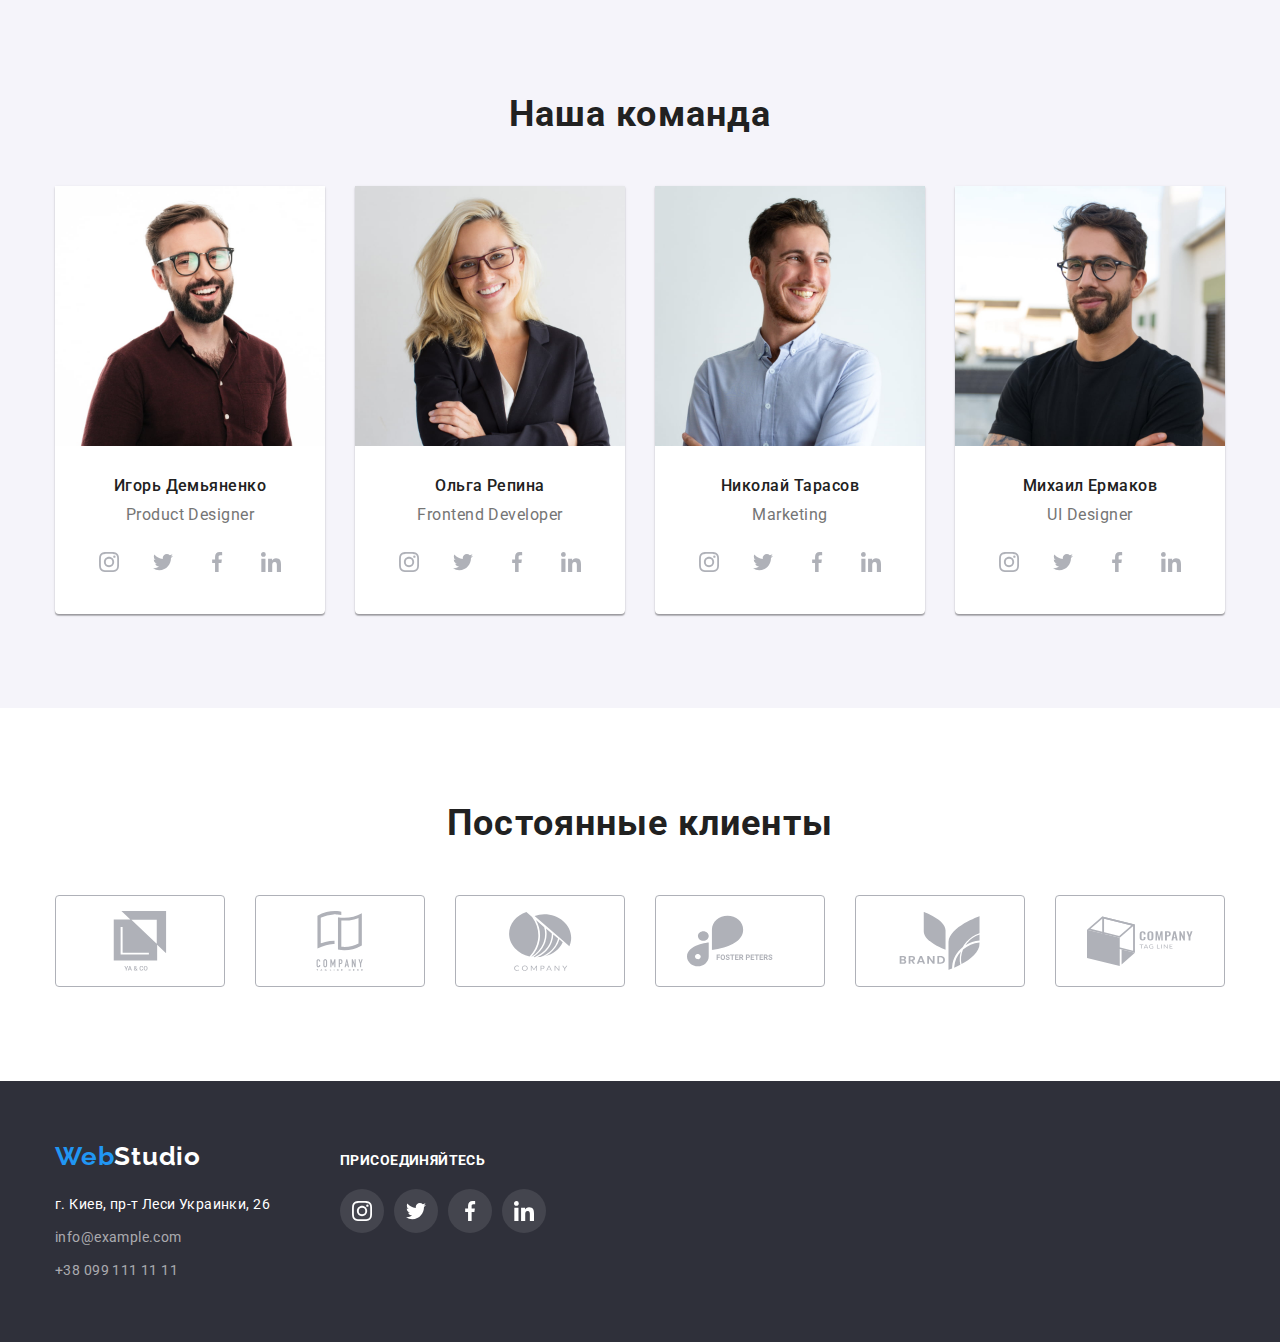
==== commit efd742ea: "+section works label" ====
--- a/index.html
+++ b/index.html
@@ -98,12 +98,27 @@
       <div class="container">
         <h2 class="title">Чем мы занимаемся</h2>
         <ul class="works">
-          <li class="works__item"><img class="works__img" src="./images/what-we-do/what-we-do-1.jpg"
-              alt=" пишет код на клавиатуре" width="370"></li>
-          <li class="works__item"><img class="works__img" src="./images/what-we-do/what-we-do-2.jpg"
-              alt=" делает адаптацию под телефон" width="370"></li>
-          <li class="works__item"><img class="works__img" src="./images/what-we-do/what-we-do-3.jpg"
-              alt=" работает в редакторе цвета" width="370"></li>
+          <li class="works__item">
+            <img class="works__img" src="./images/what-we-do/what-we-do-1.jpg" alt=" пишет код на клавиатуре"
+              width="370">
+            <div class="works__box">
+              <p class="works__label">Десктопные приложения</p>
+            </div>
+          </li>
+          <li class="works__item">
+            <img class="works__img" src="./images/what-we-do/what-we-do-2.jpg" alt=" делает адаптацию под телефон"
+              width="370">
+            <div class="works__box">
+              <p class="works__label">Мобильные приложения</p>
+            </div>
+          </li>
+          <li class="works__item">
+            <img class="works__img" src="./images/what-we-do/what-we-do-3.jpg" alt=" работает в редакторе цвета"
+              width="370">
+            <div class="works__box">
+              <p class="works__label">Дизайнерские решения</p>
+            </div>
+          </li>
         </ul>
       </div>
     </section>
--- a/css/styles.css
+++ b/css/styles.css
@@ -246,10 +246,29 @@
   display: flex;
 }
 .works__item {
+  position: relative;
   flex-basis: calc((100% - 60px) / 3);
 }
 .works__item:not(:last-child){
   margin-right: 30px;
+}
+.works__box {
+  position: absolute;
+  left: 0;
+  bottom: 0;
+  width: 100%;
+  padding-top: 27px;
+  padding-bottom: 27px;
+  background-color: rgba(47, 48, 58, 0.8);
+}
+.works__label {
+  font-weight: 700;
+  line-height: 1.14;
+  text-align: center;
+  letter-spacing: 0.03em;
+  text-transform: uppercase;
+  color: var(--lightFontColor);
+  
 }
 .works__img {
 }
@@ -478,6 +497,8 @@
 /*---------------------------------------modal-window-----------------------------------*/
 .backdrop {
   position: fixed;
+  top: 0;
+  left: 0;
   width: 100%;  
   height: 100%;
   background-color: rgba(0, 0, 0, 0.2);
@@ -499,6 +520,18 @@
   box-shadow: 0px 1px 3px rgba(0, 0, 0, 0.12), 0px 1px 1px rgba(0, 0, 0, 0.14), 0px 2px 1px rgba(0, 0, 0, 0.2);
 }
 .modal__close {
+  position: absolute;
+  top: 8px;
+  right: 8px;
+  width: 30px;
+  height: 30px;
+  display: flex;
+  justify-content: center;
+  align-items: center;
+  background-color: var(--nullBg);
+  border: 1px solid rgba(0, 0, 0, 0.1);
+  border-radius: 50%;
+  cursor: pointer;
 }
 .modal__icon {
 }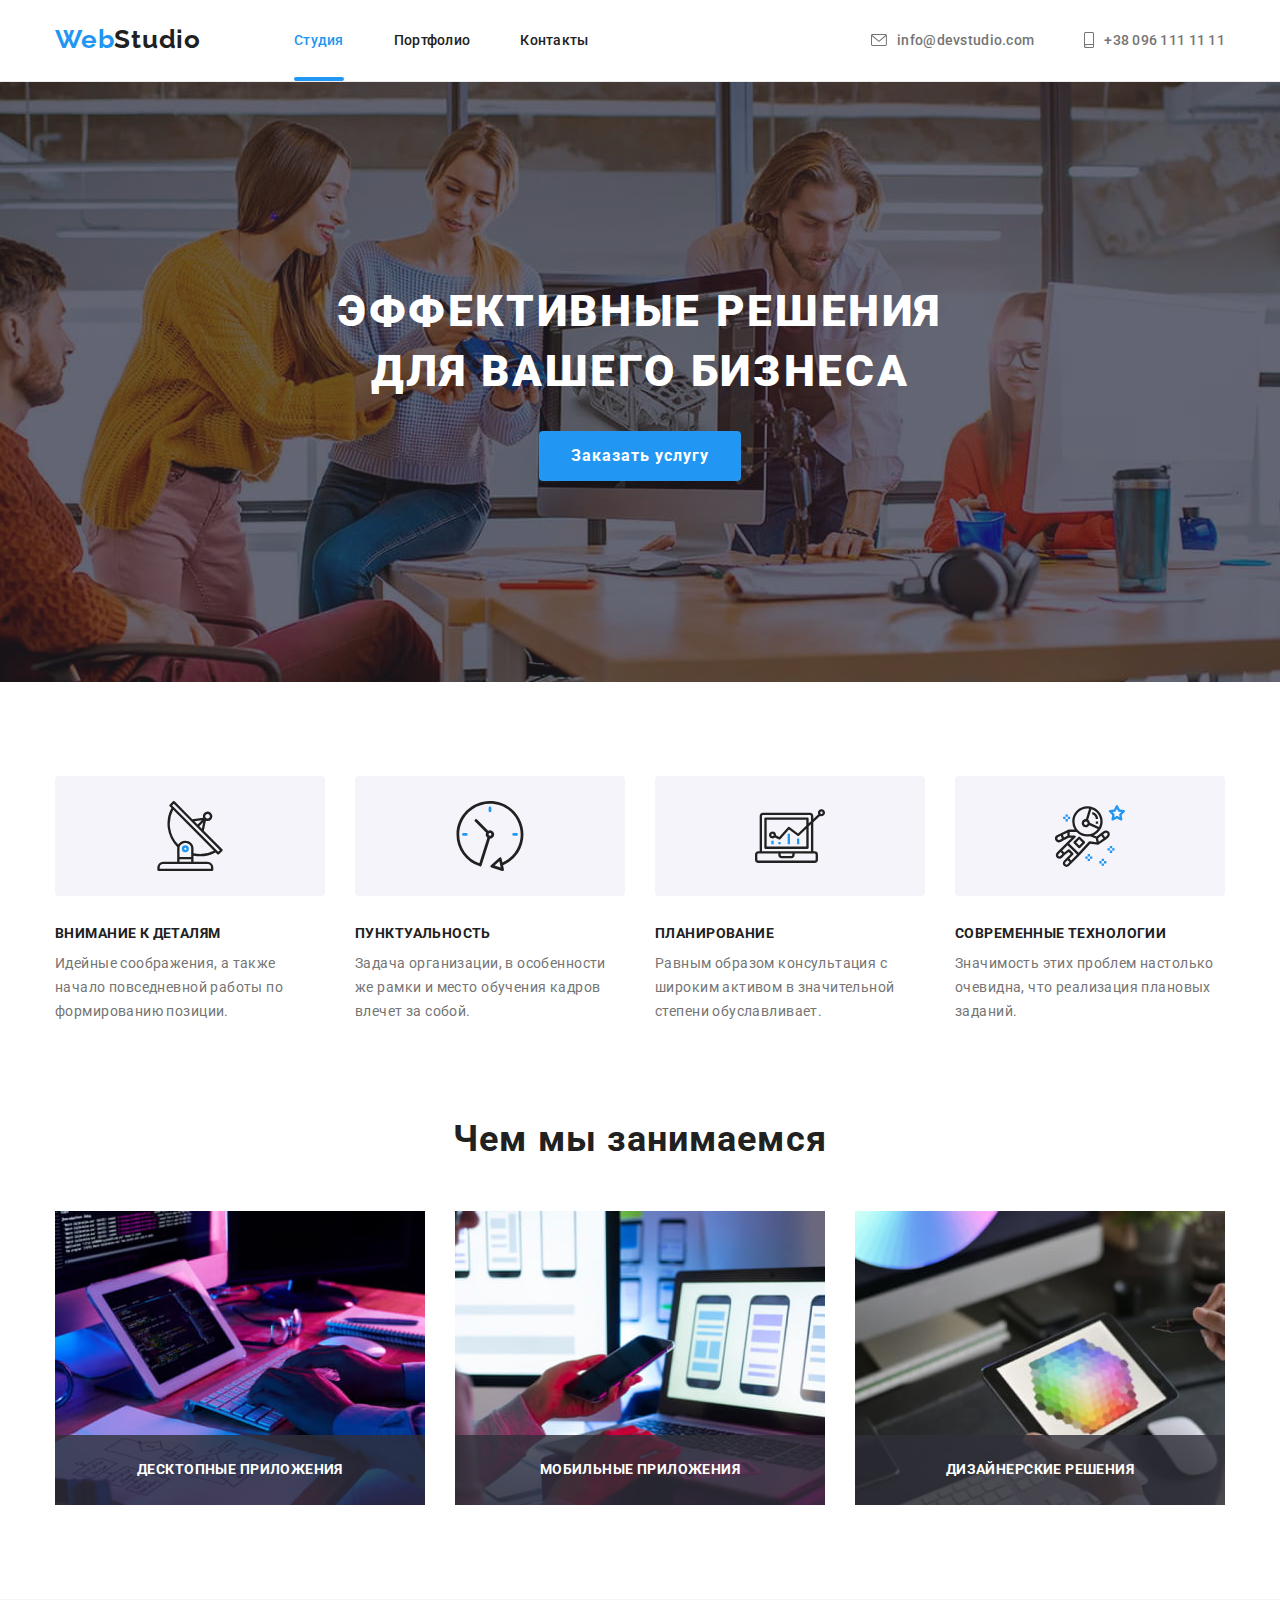
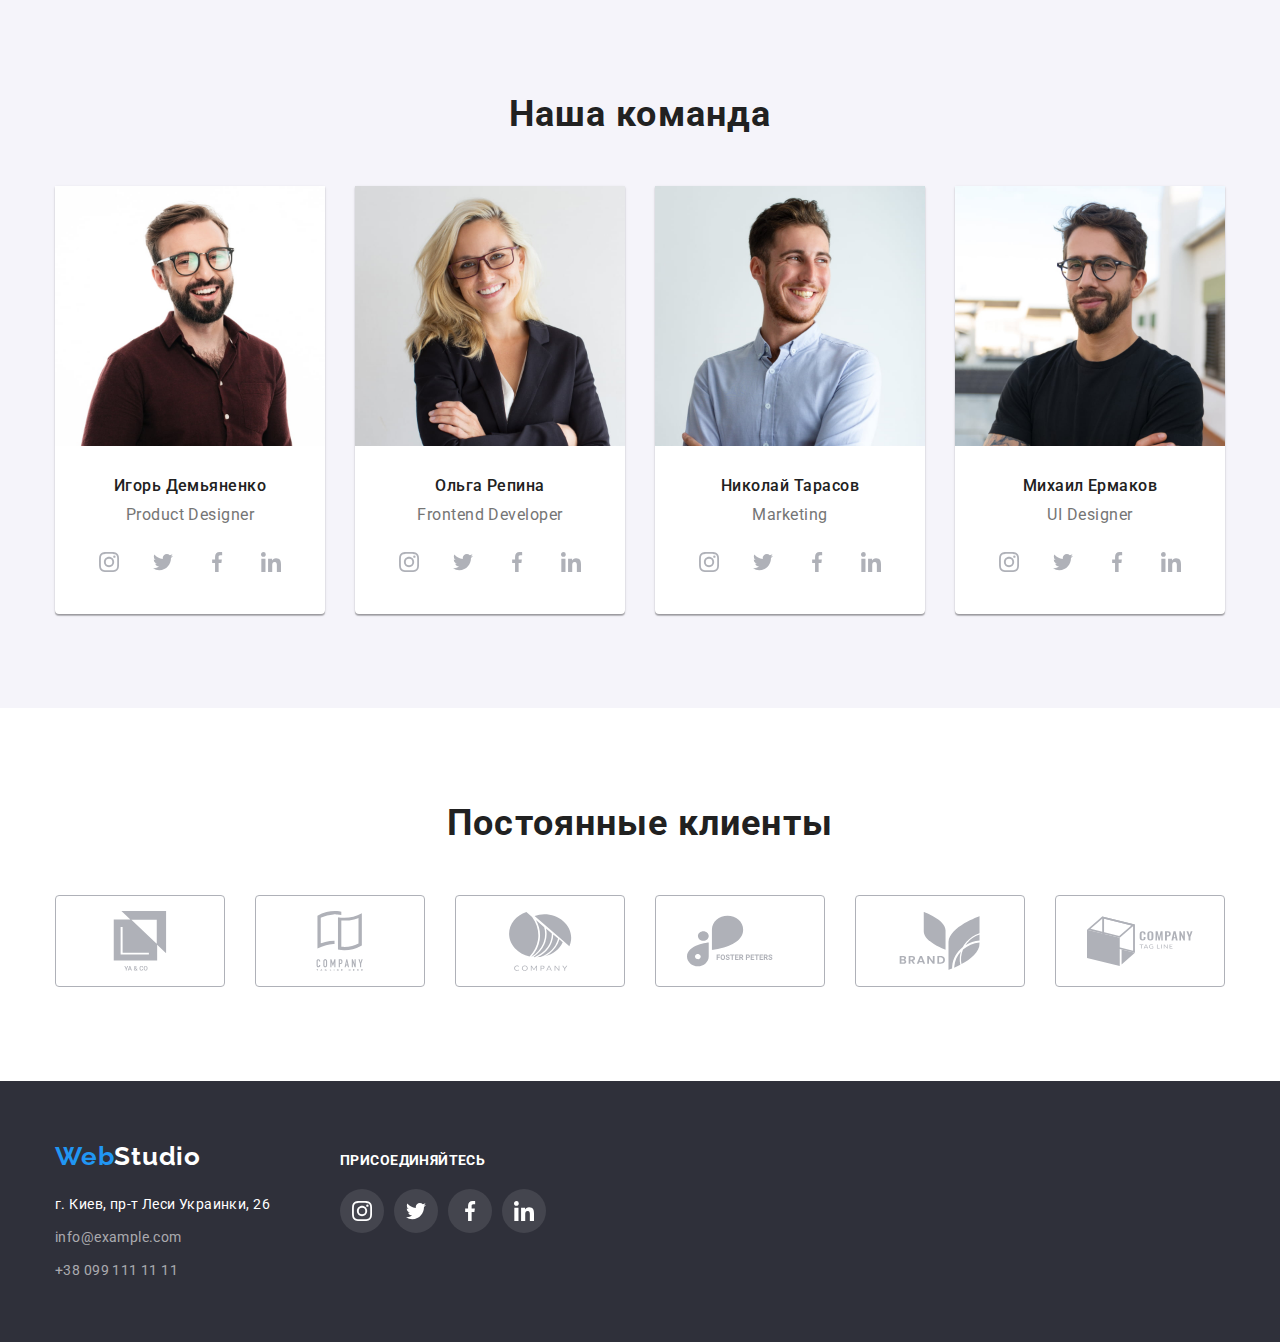
==== commit 5ce11b44: "-social links class" ====
--- a/index.html
+++ b/index.html
@@ -131,35 +131,31 @@
             <div class="team__box">
               <h3 class="team__title">Игорь Демьяненко</h3>
               <p class="team__text" lang="en">Product Designer</p>
-              <ul class="social-links">
-                <li class="social-links__item">
-                  <a class="social-links__link" href="#0" target="_blank" rel="noreferrer noopener"
-                    aria-label="instagram">
-                    <svg class="social-links__icon" width="20" height="20">
+              <ul class="social">
+                <li class="social__item">
+                  <a class="social__link" href="#0" target="_blank" rel="noreferrer noopener" aria-label="instagram">
+                    <svg class="social__icon" width="20" height="20">
                       <use href="./images/icons.svg#icon-instagram"></use>
                     </svg>
                   </a>
                 </li>
-                <li class="social-links__item">
-                  <a class="social-links__link" href="#0" target="_blank" rel="noreferrer noopener"
-                    aria-label="twitter">
-                    <svg class="social-links__icon" width="20" height="20">
+                <li class="social__item">
+                  <a class="social__link" href="#0" target="_blank" rel="noreferrer noopener" aria-label="twitter">
+                    <svg class="social__icon" width="20" height="20">
                       <use href="./images/icons.svg#icon-twitter"></use>
                     </svg>
                   </a>
                 </li>
-                <li class="social-links__item">
-                  <a class="social-links__link" href="#0" target="_blank" rel="noreferrer noopener"
-                    aria-label="facebook">
-                    <svg class="social-links__icon" width="20" height="20">
+                <li class="social__item">
+                  <a class="social__link" href="#0" target="_blank" rel="noreferrer noopener" aria-label="facebook">
+                    <svg class="social__icon" width="20" height="20">
                       <use href="./images/icons.svg#icon-facebook"></use>
                     </svg>
                   </a>
                 </li>
-                <li class="social-links__item">
-                  <a class="social-links__link" href="#0" target="_blank" rel="noreferrer noopener"
-                    aria-label="linkedin">
-                    <svg class="social-links__icon" width="20" height="20">
+                <li class="social__item">
+                  <a class="social__link" href="#0" target="_blank" rel="noreferrer noopener" aria-label="linkedin">
+                    <svg class="social__icon" width="20" height="20">
                       <use href="./images/icons.svg#icon-linkedin"></use>
                     </svg>
                   </a>
@@ -172,35 +168,31 @@
             <div class="team__box">
               <h3 class="team__title">Ольга Репина</h3>
               <p class="team__text" lang="en">Frontend Developer</p>
-              <ul class="social-links">
-                <li class="social-links__item">
-                  <a class="social-links__link" href="#0" target="_blank" rel="noreferrer noopener"
-                    aria-label="instagram">
-                    <svg class="social-links__icon" width="20" height="20">
+              <ul class="social">
+                <li class="social__item">
+                  <a class="social__link" href="#0" target="_blank" rel="noreferrer noopener" aria-label="instagram">
+                    <svg class="social__icon" width="20" height="20">
                       <use href="./images/icons.svg#icon-instagram"></use>
                     </svg>
                   </a>
                 </li>
-                <li class="social-links__item">
-                  <a class="social-links__link" href="#0" target="_blank" rel="noreferrer noopener"
-                    aria-label="twitter">
-                    <svg class="social-links__icon" width="20" height="20">
+                <li class="social__item">
+                  <a class="social__link" href="#0" target="_blank" rel="noreferrer noopener" aria-label="twitter">
+                    <svg class="social__icon" width="20" height="20">
                       <use href="./images/icons.svg#icon-twitter"></use>
                     </svg>
                   </a>
                 </li>
-                <li class="social-links__item">
-                  <a class="social-links__link" href="#0" target="_blank" rel="noreferrer noopener"
-                    aria-label="facebook">
-                    <svg class="social-links__icon" width="20" height="20">
+                <li class="social__item">
+                  <a class="social__link" href="#0" target="_blank" rel="noreferrer noopener" aria-label="facebook">
+                    <svg class="social__icon" width="20" height="20">
                       <use href="./images/icons.svg#icon-facebook"></use>
                     </svg>
                   </a>
                 </li>
-                <li class="social-links__item">
-                  <a class="social-links__link" href="#0" target="_blank" rel="noreferrer noopener"
-                    aria-label="linkedin">
-                    <svg class="social-links__icon" width="20" height="20">
+                <li class="social__item">
+                  <a class="social__link" href="#0" target="_blank" rel="noreferrer noopener" aria-label="linkedin">
+                    <svg class="social__icon" width="20" height="20">
                       <use href="./images/icons.svg#icon-linkedin"></use>
                     </svg>
                   </a>
@@ -213,35 +205,31 @@
             <div class="team__box">
               <h3 class="team__title">Николай Тарасов</h3>
               <p class="team__text" lang="en">Marketing</p>
-              <ul class="social-links">
-                <li class="social-links__item">
-                  <a class="social-links__link" href="#0" target="_blank" rel="noreferrer noopener"
-                    aria-label="instagram">
-                    <svg class="social-links__icon" width="20" height="20">
+              <ul class="social">
+                <li class="social__item">
+                  <a class="social__link" href="#0" target="_blank" rel="noreferrer noopener" aria-label="instagram">
+                    <svg class="social__icon" width="20" height="20">
                       <use href="./images/icons.svg#icon-instagram"></use>
                     </svg>
                   </a>
                 </li>
-                <li class="social-links__item">
-                  <a class="social-links__link" href="#0" target="_blank" rel="noreferrer noopener"
-                    aria-label="twitter">
-                    <svg class="social-links__icon" width="20" height="20">
+                <li class="social__item">
+                  <a class="social__link" href="#0" target="_blank" rel="noreferrer noopener" aria-label="twitter">
+                    <svg class="social__icon" width="20" height="20">
                       <use href="./images/icons.svg#icon-twitter"></use>
                     </svg>
                   </a>
                 </li>
-                <li class="social-links__item">
-                  <a class="social-links__link" href="#0" target="_blank" rel="noreferrer noopener"
-                    aria-label="facebook">
-                    <svg class="social-links__icon" width="20" height="20">
+                <li class="social__item">
+                  <a class="social__link" href="#0" target="_blank" rel="noreferrer noopener" aria-label="facebook">
+                    <svg class="social__icon" width="20" height="20">
                       <use href="./images/icons.svg#icon-facebook"></use>
                     </svg>
                   </a>
                 </li>
-                <li class="social-links__item">
-                  <a class="social-links__link" href="#0" target="_blank" rel="noreferrer noopener"
-                    aria-label="linkedin">
-                    <svg class="social-links__icon" width="20" height="20">
+                <li class="social__item">
+                  <a class="social__link" href="#0" target="_blank" rel="noreferrer noopener" aria-label="linkedin">
+                    <svg class="social__icon" width="20" height="20">
                       <use href="./images/icons.svg#icon-linkedin"></use>
                     </svg>
                   </a>
@@ -254,35 +242,31 @@
             <div class="team__box">
               <h3 class="team__title">Михаил Ермаков</h3>
               <p class="team__text" lang="en">UI Designer</p>
-              <ul class="social-links">
-                <li class="social-links__item">
-                  <a class="social-links__link" href="#0" target="_blank" rel="noreferrer noopener"
-                    aria-label="instagram">
-                    <svg class="social-links__icon" width="20" height="20">
+              <ul class="social">
+                <li class="social__item">
+                  <a class="social__link" href="#0" target="_blank" rel="noreferrer noopener" aria-label="instagram">
+                    <svg class="social__icon" width="20" height="20">
                       <use href="./images/icons.svg#icon-instagram"></use>
                     </svg>
                   </a>
                 </li>
-                <li class="social-links__item">
-                  <a class="social-links__link" href="#0" target="_blank" rel="noreferrer noopener"
-                    aria-label="twitter">
-                    <svg class="social-links__icon" width="20" height="20">
+                <li class="social__item">
+                  <a class="social__link" href="#0" target="_blank" rel="noreferrer noopener" aria-label="twitter">
+                    <svg class="social__icon" width="20" height="20">
                       <use href="./images/icons.svg#icon-twitter"></use>
                     </svg>
                   </a>
                 </li>
-                <li class="social-links__item">
-                  <a class="social-links__link" href="#0" target="_blank" rel="noreferrer noopener"
-                    aria-label="facebook">
-                    <svg class="social-links__icon" width="20" height="20">
+                <li class="social__item">
+                  <a class="social__link" href="#0" target="_blank" rel="noreferrer noopener" aria-label="facebook">
+                    <svg class="social__icon" width="20" height="20">
                       <use href="./images/icons.svg#icon-facebook"></use>
                     </svg>
                   </a>
                 </li>
-                <li class="social-links__item">
-                  <a class="social-links__link" href="#0" target="_blank" rel="noreferrer noopener"
-                    aria-label="linkedin">
-                    <svg class="social-links__icon" width="20" height="20">
+                <li class="social__item">
+                  <a class="social__link" href="#0" target="_blank" rel="noreferrer noopener" aria-label="linkedin">
+                    <svg class="social__icon" width="20" height="20">
                       <use href="./images/icons.svg#icon-linkedin"></use>
                     </svg>
                   </a>
@@ -359,35 +343,35 @@
       </div>
       <div class="footer__box">
         <p class="footer__text">присоединяйтесь</p>
-        <ul class="social-links social-links--position">
-          <li class="social-links__item">
-            <a class="social-links__link social-links__link--style" href="#0" target="_blank" rel="noreferrer noopener"
+        <ul class="social social--position">
+          <li class="social__item">
+            <a class="social__link social__link--style" href="#0" target="_blank" rel="noreferrer noopener"
               aria-label="instagram">
-              <svg class="social-links__icon" width="20" height="20">
+              <svg class="social__icon" width="20" height="20">
                 <use href="./images/icons.svg#icon-instagram"></use>
               </svg>
             </a>
           </li>
-          <li class="social-links__item">
-            <a class="social-links__link social-links__link--style" href="#0" target="_blank" rel="noreferrer noopener"
+          <li class="social__item">
+            <a class="social__link social__link--style" href="#0" target="_blank" rel="noreferrer noopener"
               aria-label="twitter">
-              <svg class="social-links__icon" width="20" height="20">
+              <svg class="social__icon" width="20" height="20">
                 <use href="./images/icons.svg#icon-twitter"></use>
               </svg>
             </a>
           </li>
-          <li class="social-links__item">
-            <a class="social-links__link social-links__link--style" href="#0" target="_blank" rel="noreferrer noopener"
+          <li class="social__item">
+            <a class="social__link social__link--style" href="#0" target="_blank" rel="noreferrer noopener"
               aria-label="facebook">
-              <svg class="social-links__icon" width="20" height="20">
+              <svg class="social__icon" width="20" height="20">
                 <use href="./images/icons.svg#icon-facebook"></use>
               </svg>
             </a>
           </li>
-          <li class="social-links__item">
-            <a class="social-links__link social-links__link--style" href="#0" target="_blank" rel="noreferrer noopener"
+          <li class="social__item">
+            <a class="social__link social__link--style" href="#0" target="_blank" rel="noreferrer noopener"
               aria-label="linkedin">
-              <svg class="social-links__icon" width="20" height="20">
+              <svg class="social__icon" width="20" height="20">
                 <use href="./images/icons.svg#icon-linkedin"></use>
               </svg>
             </a>
--- a/css/styles.css
+++ b/css/styles.css
@@ -76,7 +76,9 @@
 .logo > span {
   color:var(--firstFontColor);
 }
-
+.link {
+  transition: color 250ms cubic-bezier(0.4, 0, 0.2, 1);
+}
 .link:focus,
 .link:hover {
   color: var(--brandColor);
@@ -103,6 +105,7 @@
   display: flex;
 }
 .navigation__item{
+  position: relative;
 }
 .navigation__item:not(:last-child) {
   margin-right: 50px;
@@ -114,12 +117,25 @@
   text-decoration: none;
   color: var(--firstFontColor);
 }
+.current {
+  color:var(--brandColor);
+}
+.current::after {
+  content: "";
+  position: absolute;
+  left: 0;
+  bottom: 0;
+  background-color: var(--brandColor);
+  width:100%;
+  height: 4px;
+  border-radius: 2px;
+}
 .contacts {
   display: flex;
   margin-left: auto;
 }
-.contacts__item{
-}
+/* .contacts__item{} */
+
 .contacts__icon-mail {
   margin-right: 10px;
   fill: currentColor;
@@ -138,10 +154,6 @@
   padding-bottom: 32px;
   color: var(--secondFontColor);
 }
-.current {
-  color:var(--brandColor);
-}
-
 /* -------------------------------------------studio-main--------------------------------*/
 /*--------------------------------hero---------------------*/
 .hero {
@@ -190,11 +202,12 @@
   border-radius: 4px;
   background-color: var(--brandColor);
   color: var(--lightFontColor);
+  cursor: pointer;
+  transition: background-color 250ms cubic-bezier(0.4, 0, 0.2, 1);
 }
 .hero__btn:focus,
 .hero__btn:hover {
   background-color: var(--brandHover);
-  cursor: pointer;
 }
 /*----------------------------rows-----------------------*/
 .rows {
@@ -216,9 +229,8 @@
   width: 270px;
   height: 120px;
 }
-.rows__icon {
-
-}
+/* .rows__icon {} */
+
 .rows__title {
   font-weight: 700;
   line-height: 1.14;
@@ -268,10 +280,10 @@
   letter-spacing: 0.03em;
   text-transform: uppercase;
   color: var(--lightFontColor);
-  
-}
-.works__img {
-}
+}
+
+/* .works__img {} */
+
 .background {
   background-color: var(--sectionBg);
 }
@@ -306,38 +318,41 @@
   margin-bottom: 16px;
   color: var(--secondFontColor);
 }
-.social-links {
+.social {
   display: flex;
   justify-content: center;
 }
-.social-links__item {
-}
-.social-links__item:not(:last-child) {
+
+/* .social__item {} */
+
+.social__item:not(:last-child) {
   margin-right: 10px;
 }
-.social-links__link{
+.social__link{
   display: flex;
   align-items: center;
   justify-content: center;
   width: 44px;
   height: 44px;
   color: var(--iconColor);
-}
-.social-links__link:focus,
-.social-links__link:hover {
+  border-radius: 50%;
+  transition: background-color 250ms cubic-bezier(0.4, 0, 0.2, 1), color 250ms cubic-bezier(0.4, 0, 0.2, 1);
+}
+.social__link:focus,
+.social__link:hover {
   background-color: var(--brandColor);
-  border-radius: 50%;
   color: var(--nullBg);
 }
-.social-links__icon {
+.social__icon {
   fill: currentColor;
 }
 /*----------------------------clients---------------------*/
 .clients {
   display: flex;
 }
-.clients__item {
-}
+
+/* .clients__item {} */
+
 .clients__item:not(:last-child) {
   margin-right: 30px;
 }
@@ -350,6 +365,7 @@
   border-radius: 4px;
   border: 1px solid var(--iconColor);
   color: var(--iconColor);
+  transition: border-color 250ms cubic-bezier(0.4, 0, 0.2, 1), color 250ms cubic-bezier(0.4, 0, 0.2, 1);
 }
 .clients__link:focus,
 .clients__link:hover {
@@ -361,7 +377,6 @@
 }
 /* -----------------------------------------portfolio-main-------------------------------*/
 
-
 .filter {
   display: flex;
   justify-content: center;
@@ -379,13 +394,14 @@
   padding: 6px 22px;
   border-radius: 4px;
   background-color: var(--sectionBg);
+  cursor: pointer;
+  transition: color 250ms cubic-bezier(0.4, 0, 0.2, 1), background-color 250ms cubic-bezier(0.4, 0, 0.2, 1), box-shadow 250ms cubic-bezier(0.4, 0, 0.2, 1);
 }
 .filter__btn:focus,
 .filter__btn:hover {
   color: var(--lightFontColor);
   background-color: var(--brandColor);
   box-shadow: 0px 3px 1px rgba(0, 0, 0, 0.1), 0px 1px 2px rgba(0, 0, 0, 0.08), 0px 2px 2px rgba(0, 0, 0, 0.12);
-  cursor: pointer;
 }
 .portfolio {
   display: flex;
@@ -407,11 +423,42 @@
 .portfolio__link {
   display: block;
   color: var(--firstFontColor);
+  transition: box-shadow 250ms cubic-bezier(0.4, 0, 0.2, 1);
 }
 .portfolio__link:focus,
 .portfolio__link:hover {
   box-shadow: 0px 1px 1px rgba(0, 0, 0, 0.12), 0px 4px 4px rgba(0, 0, 0, 0.06), 1px 4px 6px rgba(0, 0, 0, 0.16);
 }
+/* ----------------------overlay------------ */
+.portfolio__link:focus .portfolio__overlay,
+.portfolio__link:hover .portfolio__overlay {
+  opacity: 1;
+  transform: translateY(0);
+}
+.portfolio__thumb {
+  position: relative;
+  overflow: hidden;
+}
+.portfolio__overlay {
+  position: absolute;
+  left: 0;
+  bottom: 0;
+  width: 100%;
+  height: 100%;
+  background-color: rgba(33, 150, 243, 0.9);
+
+  opacity: 0;
+  transform: translateY(100%);
+  transition: transform 250ms cubic-bezier(0.4, 0, 0.2, 1), opacity 250ms cubic-bezier(0.4, 0, 0.2, 1);
+}
+.portfolio__description {
+  font-size: 18px;
+  line-height: 1.56;
+  letter-spacing: 0.03em;
+  padding: 63px 24px;
+  color: var(--lightFontColor);
+}
+/* --------------------end-overlay---------- */
 .portfolio__img {
   display: block;
 }
@@ -448,8 +495,9 @@
 .footer__logo > span {
   color: var(--lightFontColor);
 }
-.address {
-}
+
+/* .address {} */
+
 .address__list {
   font-style: normal;
   line-height: 1.71;
@@ -474,9 +522,9 @@
 .footer__box:first-child {
   margin-right: 70px;
 }
-.footer__box:nth-child(2) {
-
-}
+
+/* .footer__box:nth-child(2) {} */
+
 .footer__text {
   line-height: 1.14;
   font-weight: 700;
@@ -485,11 +533,11 @@
   color: var(--lightFontColor);
   margin-bottom: 20px;
 }
-.social-links--position {
+.social--position {
   padding: 0;
   margin: 0;
 }
-.social-links__link--style {
+.social__link--style {
   color: var(--nullBg);
   background-color: rgba(255, 255, 255, 0.1);
   border-radius: 50%;
@@ -502,6 +550,10 @@
   width: 100%;  
   height: 100%;
   background-color: rgba(0, 0, 0, 0.2);
+  
+  visibility: visible;
+  opacity: 1;
+  transition: opacity 250ms cubic-bezier(0.4, 0, 0.2, 1), visibility 250ms linear;
 }
 .backdrop--hidden {
   visibility: hidden;
@@ -512,12 +564,19 @@
   position: absolute;
   top: 50%;
   left: 50%;
-  transform: translate(-50%, -50%);
+  transform: translate(-50%, -50%) scale(1);
   width: 528px;
   height: 581px;
   background-color: var(--nullBg);
   border-radius: 4px;
+  
+  opacity: 1;
   box-shadow: 0px 1px 3px rgba(0, 0, 0, 0.12), 0px 1px 1px rgba(0, 0, 0, 0.14), 0px 2px 1px rgba(0, 0, 0, 0.2);
+  transition: transform 250ms cubic-bezier(0.4, 0, 0.2, 1), opacity 250ms cubic-bezier(0.4, 0, 0.2, 1);
+}
+.backdrop--hidden .modal{
+  transform: translate(-50%, -50%) scale(1.2);
+  opacity: 0;
 }
 .modal__close {
   position: absolute;
@@ -533,5 +592,5 @@
   border-radius: 50%;
   cursor: pointer;
 }
-.modal__icon {
-}+
+/* .modal__icon {} */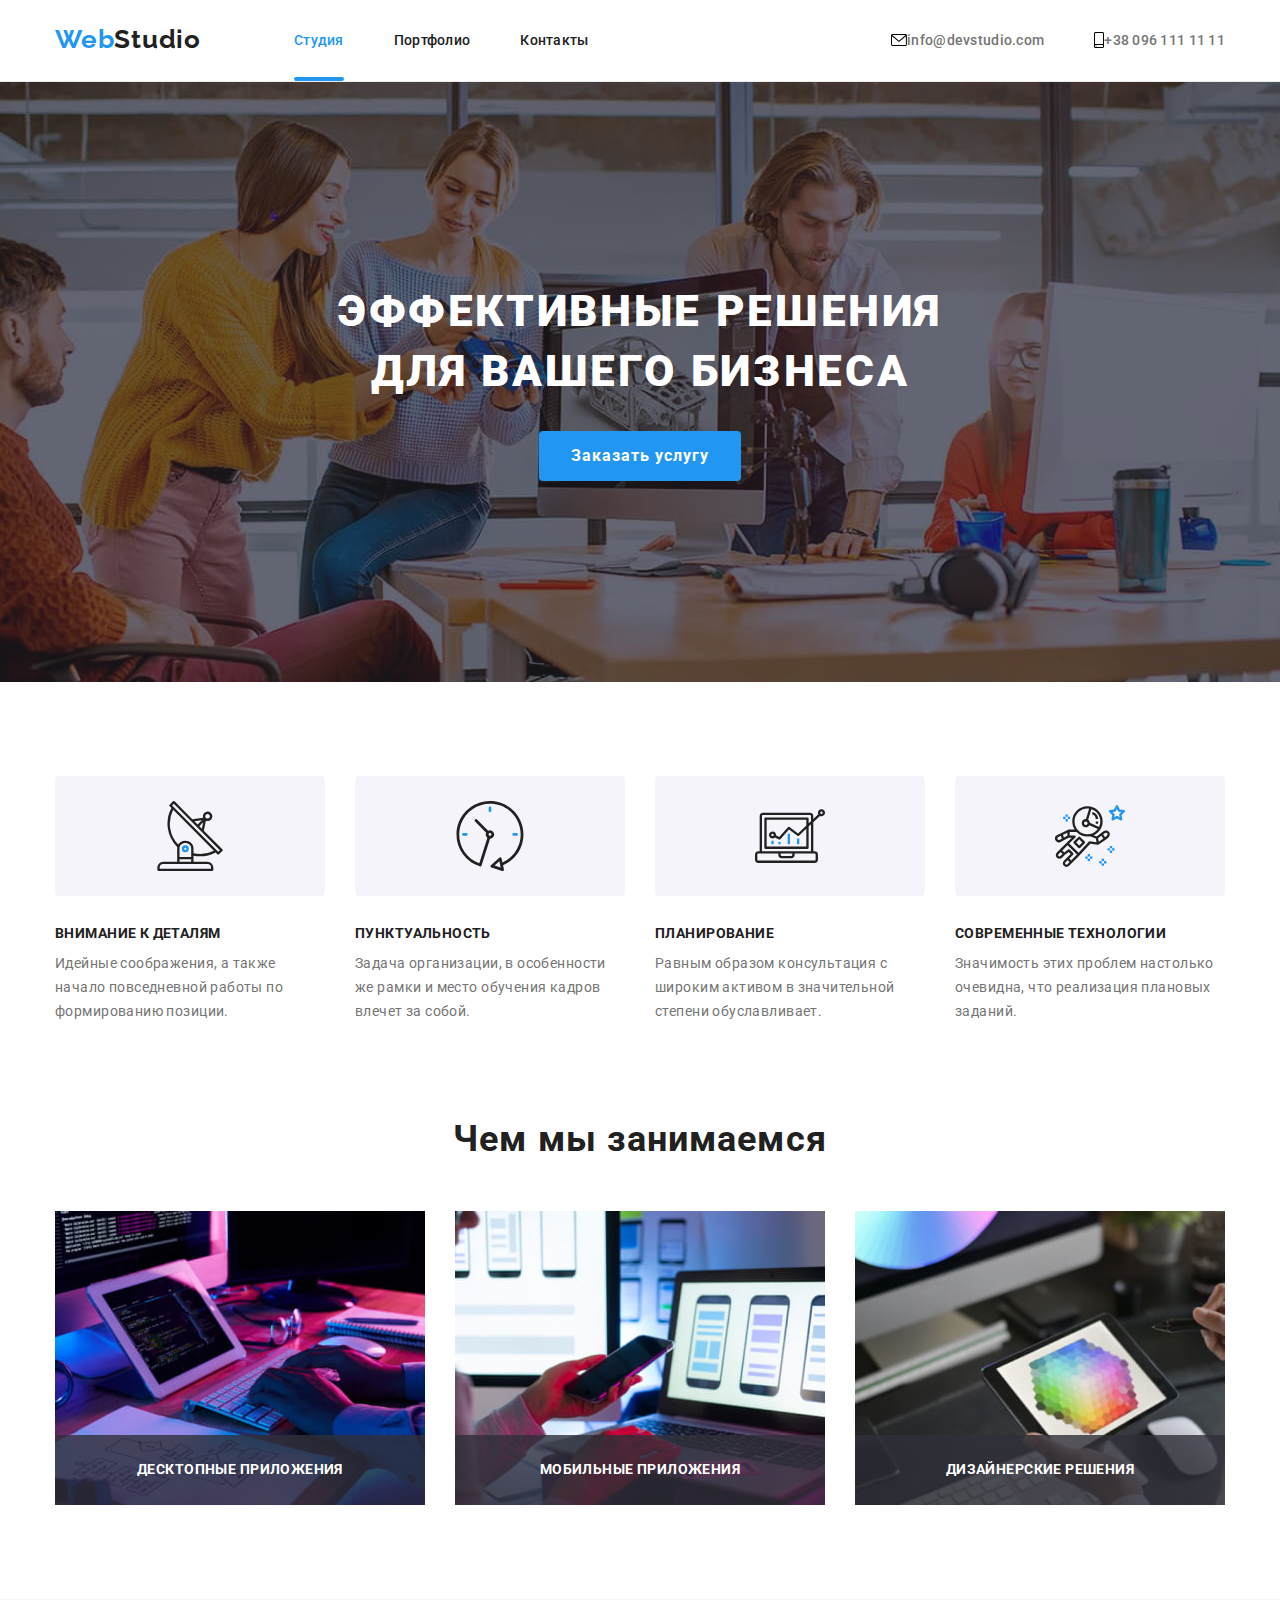
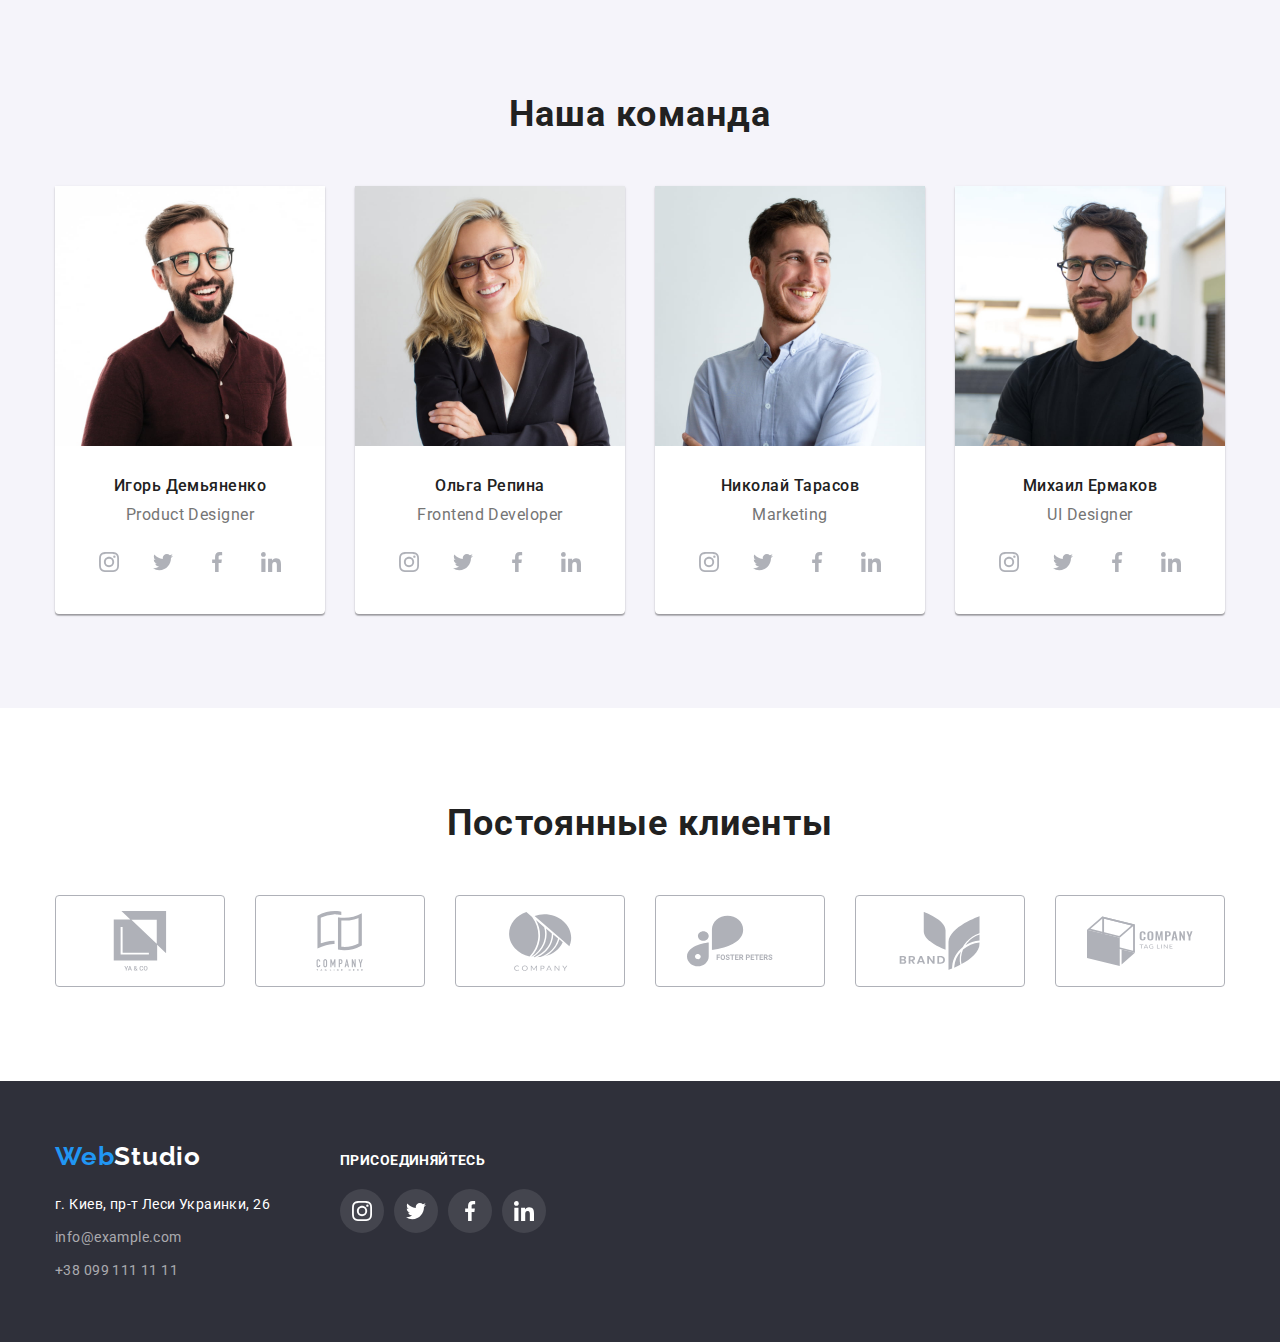
==== commit 00b83d70: "optimization" ====
--- a/index.html
+++ b/index.html
@@ -25,7 +25,7 @@
       <ul class="contacts">
         <li class="contacts__item">
           <a class="contacts__link link" href="mailto:info@devstudio.com">
-            <svg class="contacts__icon-mail" width="16" height="12">
+            <svg class="contacts__icon" width="16" height="12">
               <use href="./images/icons.svg#icon-mail"></use>
             </svg>
             info@devstudio.com
@@ -33,7 +33,7 @@
         </li>
         <li class="contacts__item">
           <a class="contacts__link link" href="tel:+380961111111">
-            <svg class="contacts__icon-smartphone" width="10" height="16">
+            <svg class="contacts__icon" width="10" height="16">
               <use href="./images/icons.svg#icon-smartphone"></use>
             </svg>
             +38 096 111 11 11
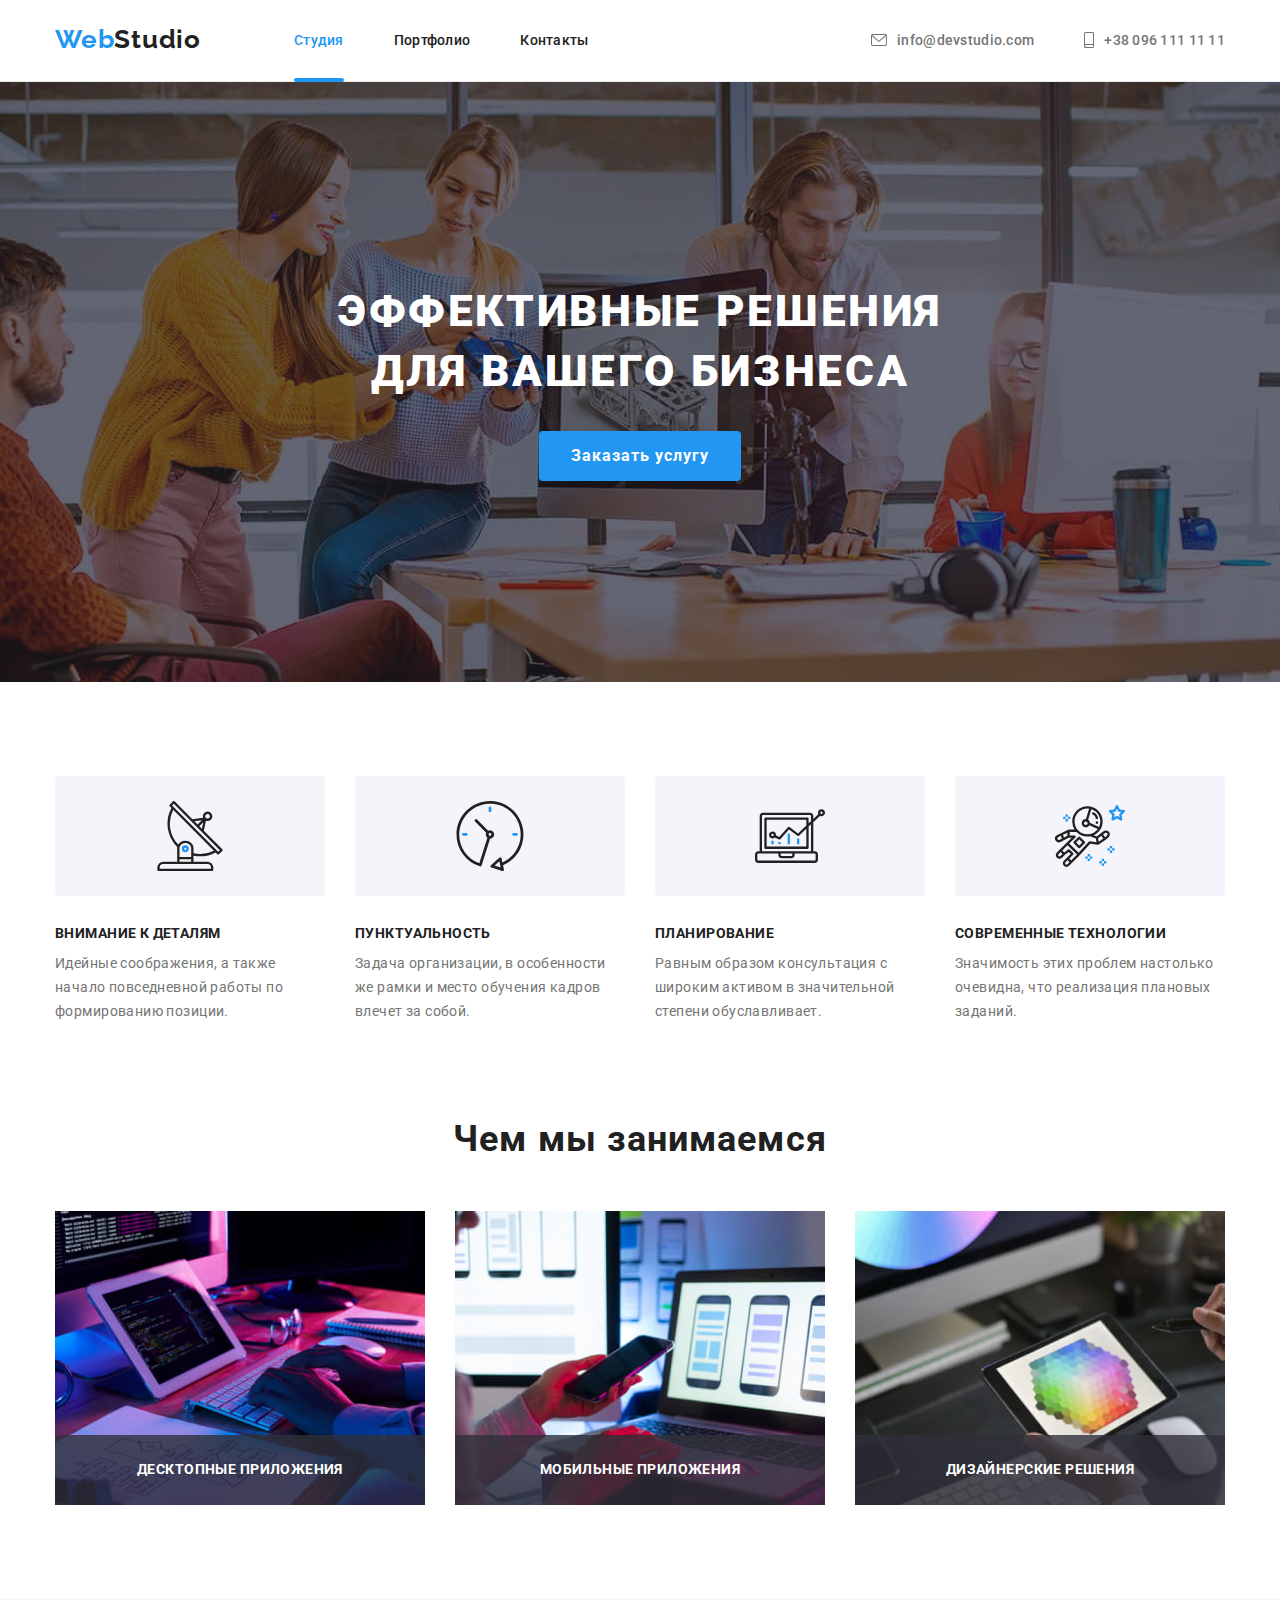
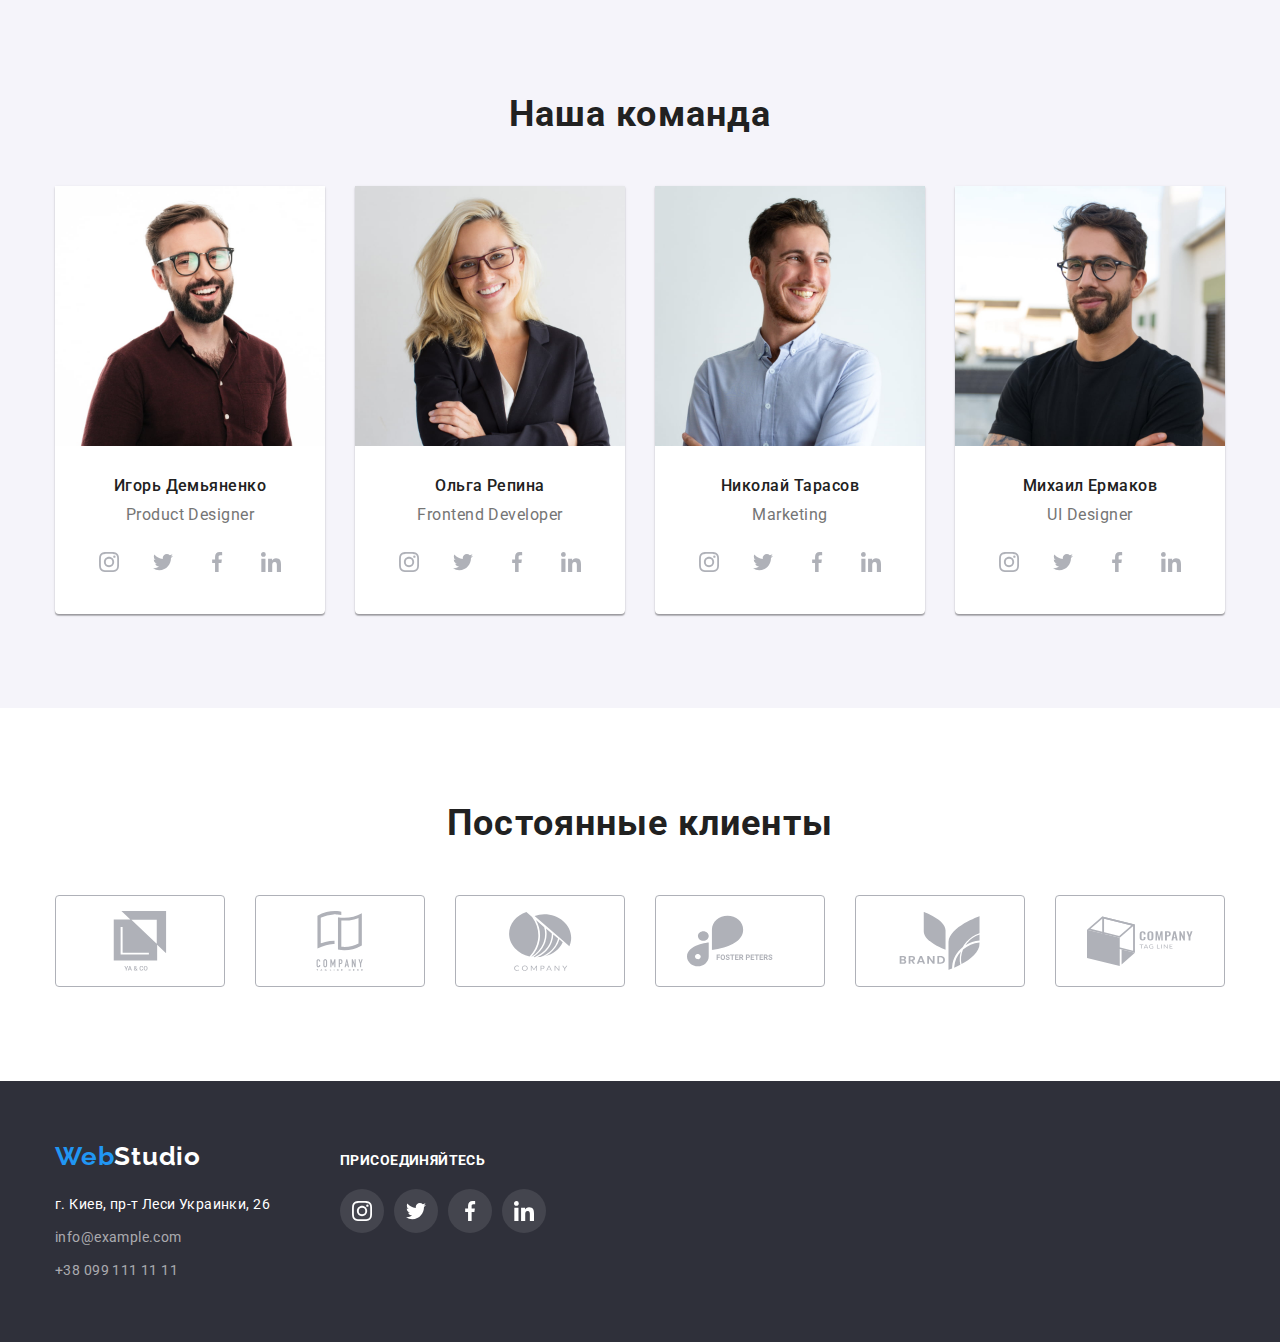
==== commit 514b3c7c: "+flex on works" ====
--- a/index.html
+++ b/index.html
@@ -52,44 +52,47 @@
     <section class="section">
       <div class="container">
         <h2 class="visually-hidden">Наши преимущества</h2>
-        <ul class="rows">
-          <li class="rows__item">
-            <div class="rows__box">
-              <svg class="rows__icon" width="70" height="70">
+        <ul class="features">
+          <li class="features__item">
+            <div class="features__box">
+              <svg class="features__icon" width="70" height="70">
                 <use href="./images/icons.svg#icon-antenna"></use>
               </svg>
             </div>
-            <h3 class="rows__title">Внимание к деталям</h3>
-            <p class="rows__text">Идейные соображения, а также начало повседневной работы по формированию позиции.</p>
-          </li>
-          <li class="rows__item">
-            <div class="rows__box">
-              <svg class="rows__icon" width="70" height="70">
+            <h3 class="features__title">Внимание к деталям</h3>
+            <p class="features__text">Идейные соображения, а также начало повседневной работы по формированию позиции.
+            </p>
+          </li>
+          <li class="features__item">
+            <div class="features__box">
+              <svg class="features__icon" width="70" height="70">
                 <use href="./images/icons.svg#icon-clock"></use>
               </svg>
             </div>
-            <h3 class="rows__title">Пунктуальность</h3>
-            <p class="rows__text">Задача организации, в особенности же рамки и место обучения кадров влечет за собой.
+            <h3 class="features__title">Пунктуальность</h3>
+            <p class="features__text">Задача организации, в особенности же рамки и место обучения кадров влечет за
+              собой.
             </p>
           </li>
-          <li class="rows__item">
-            <div class="rows__box">
-              <svg class="rows__icon" width="70" height="70">
+          <li class="features__item">
+            <div class="features__box">
+              <svg class="features__icon" width="70" height="70">
                 <use href="./images/icons.svg#icon-diagram"></use>
               </svg>
             </div>
-            <h3 class="rows__title">Планирование</h3>
-            <p class="rows__text">Равным образом консультация с широким активом в значительной степени обуславливает.
+            <h3 class="features__title">Планирование</h3>
+            <p class="features__text">Равным образом консультация с широким активом в значительной степени
+              обуславливает.
             </p>
           </li>
-          <li class="rows__item">
-            <div class="rows__box">
-              <svg class="rows__icon" width="70" height="70">
+          <li class="features__item">
+            <div class="features__box">
+              <svg class="features__icon" width="70" height="70">
                 <use href="./images/icons.svg#icon-astronaut"></use>
               </svg>
             </div>
-            <h3 class="rows__title">Современные технологии</h3>
-            <p class="rows__text">Значимость этих проблем настолько очевидна, что реализация плановых заданий.</p>
+            <h3 class="features__title">Современные технологии</h3>
+            <p class="features__text">Значимость этих проблем настолько очевидна, что реализация плановых заданий.</p>
           </li>
         </ul>
       </div>
--- a/css/styles.css
+++ b/css/styles.css
@@ -124,7 +124,7 @@
   content: "";
   position: absolute;
   left: 0;
-  bottom: 0;
+  bottom: -1px;
   background-color: var(--brandColor);
   width:100%;
   height: 4px;
@@ -136,11 +136,11 @@
 }
 /* .contacts__item{} */
 
-.contacts__icon-mail {
+.contacts__icon {
   margin-right: 10px;
   fill: currentColor;
 }
-.contacts__icon-smartphone{
+.contacts__icon{
   margin-right: 10px;
   fill: currentColor;
 }
@@ -172,10 +172,6 @@
   background-position: center;
   background-size: cover;
 }
-/* если нужно чтоб фон под картинкой был бесконечно широким */
-/* .hero--bg {
-  background-color: var(--mainBg);
-} */
 .box {
   display: flex;
   flex-direction: column;
@@ -209,17 +205,17 @@
 .hero__btn:hover {
   background-color: var(--brandHover);
 }
-/*----------------------------rows-----------------------*/
-.rows {
-  display: flex;
-}
-.rows__item {
+/*----------------------------features-----------------------*/
+.features {
+  display: flex;
+}
+.features__item {
   flex-basis: calc((100% - 90px) / 4);
 }
-.rows__item:not(:last-child){
+.features__item:not(:last-child){
   margin-right: 30px;
 }
-.rows__box {
+.features__box {
   display: flex;
   align-items: center;
   justify-content: center;
@@ -229,16 +225,16 @@
   width: 270px;
   height: 120px;
 }
-/* .rows__icon {} */
-
-.rows__title {
+/* .features__icon {} */
+
+.features__title {
   font-weight: 700;
   line-height: 1.14;
   letter-spacing: 0.03em;
   text-transform: uppercase;
   margin-bottom: 10px;
 }
-.rows__text {
+.features__text {
   line-height: 1.71;
   letter-spacing: 0.03em;
   color: var(--secondFontColor);
@@ -268,15 +264,16 @@
   position: absolute;
   left: 0;
   bottom: 0;
+  display: flex;
+  justify-content: center;
+  align-items: center;
   width: 100%;
-  padding-top: 27px;
-  padding-bottom: 27px;
+  height: 70px;
   background-color: rgba(47, 48, 58, 0.8);
 }
 .works__label {
   font-weight: 700;
   line-height: 1.14;
-  text-align: center;
   letter-spacing: 0.03em;
   text-transform: uppercase;
   color: var(--lightFontColor);
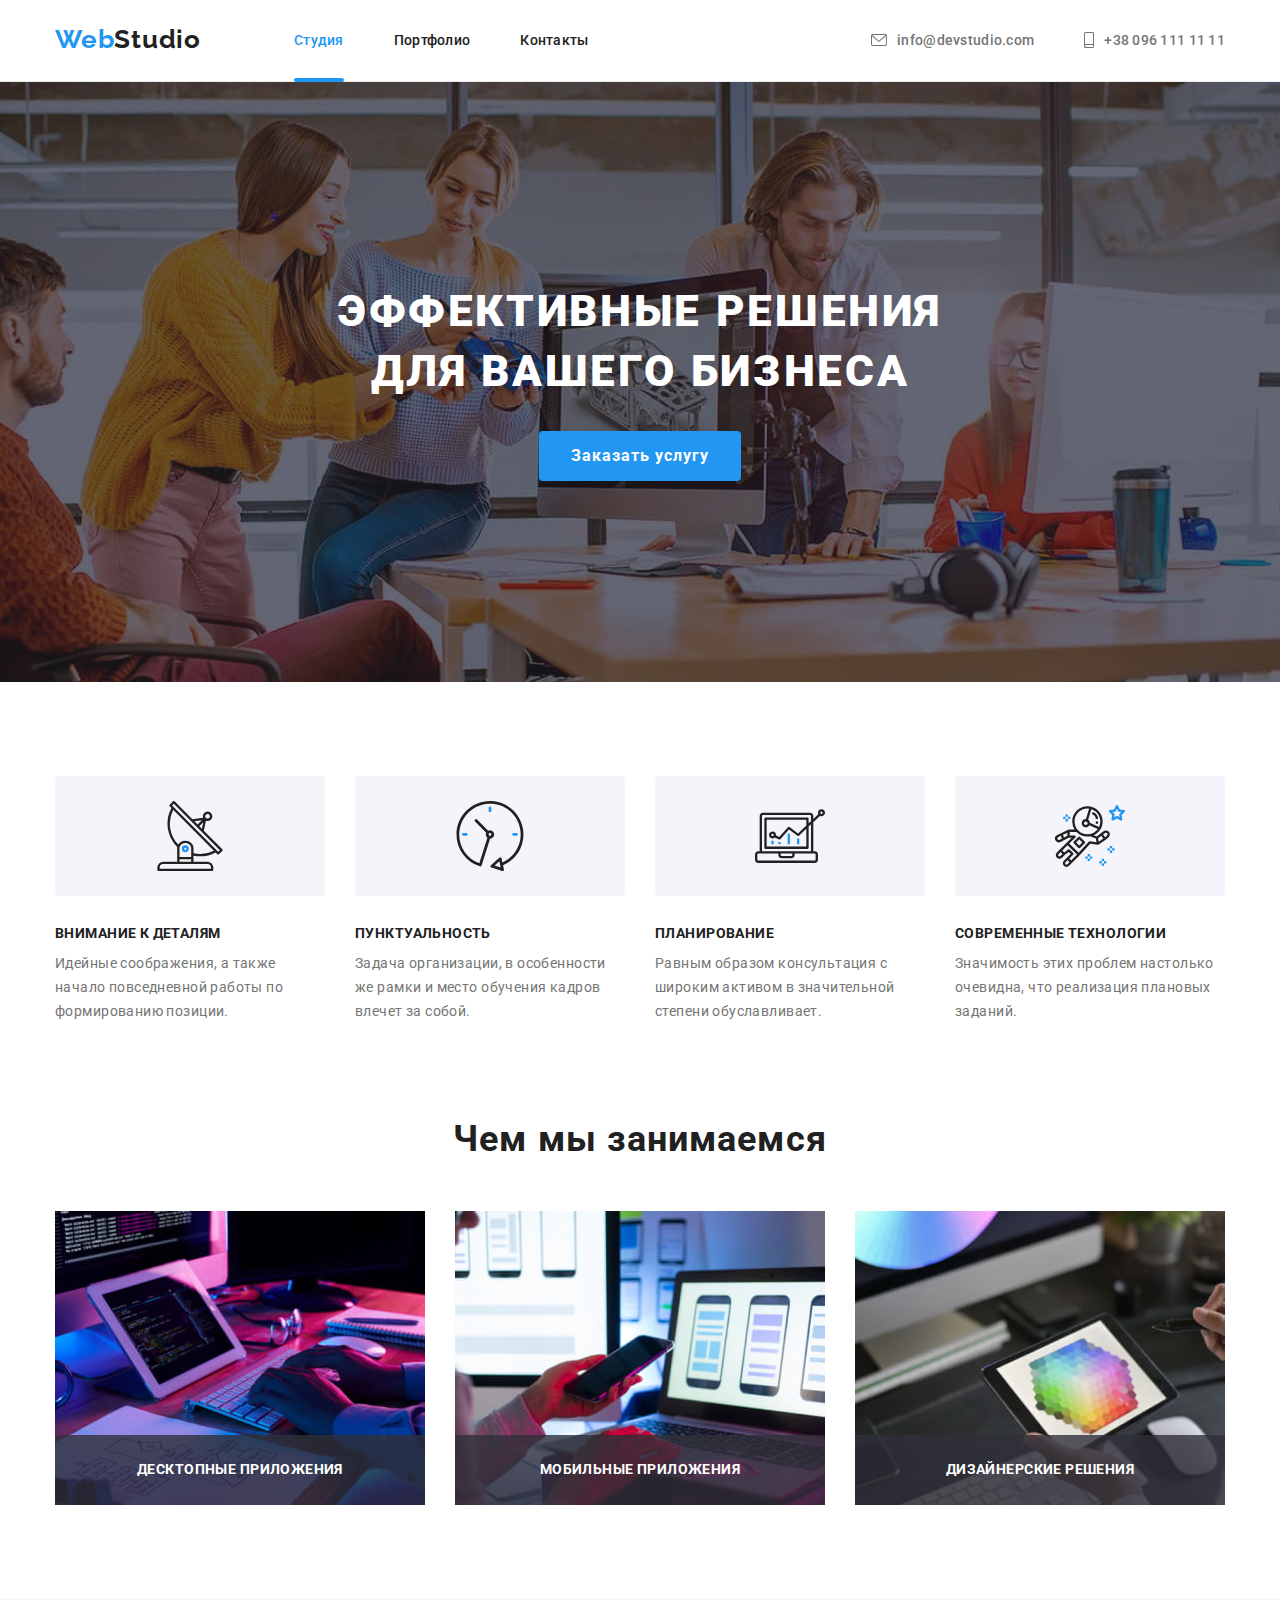
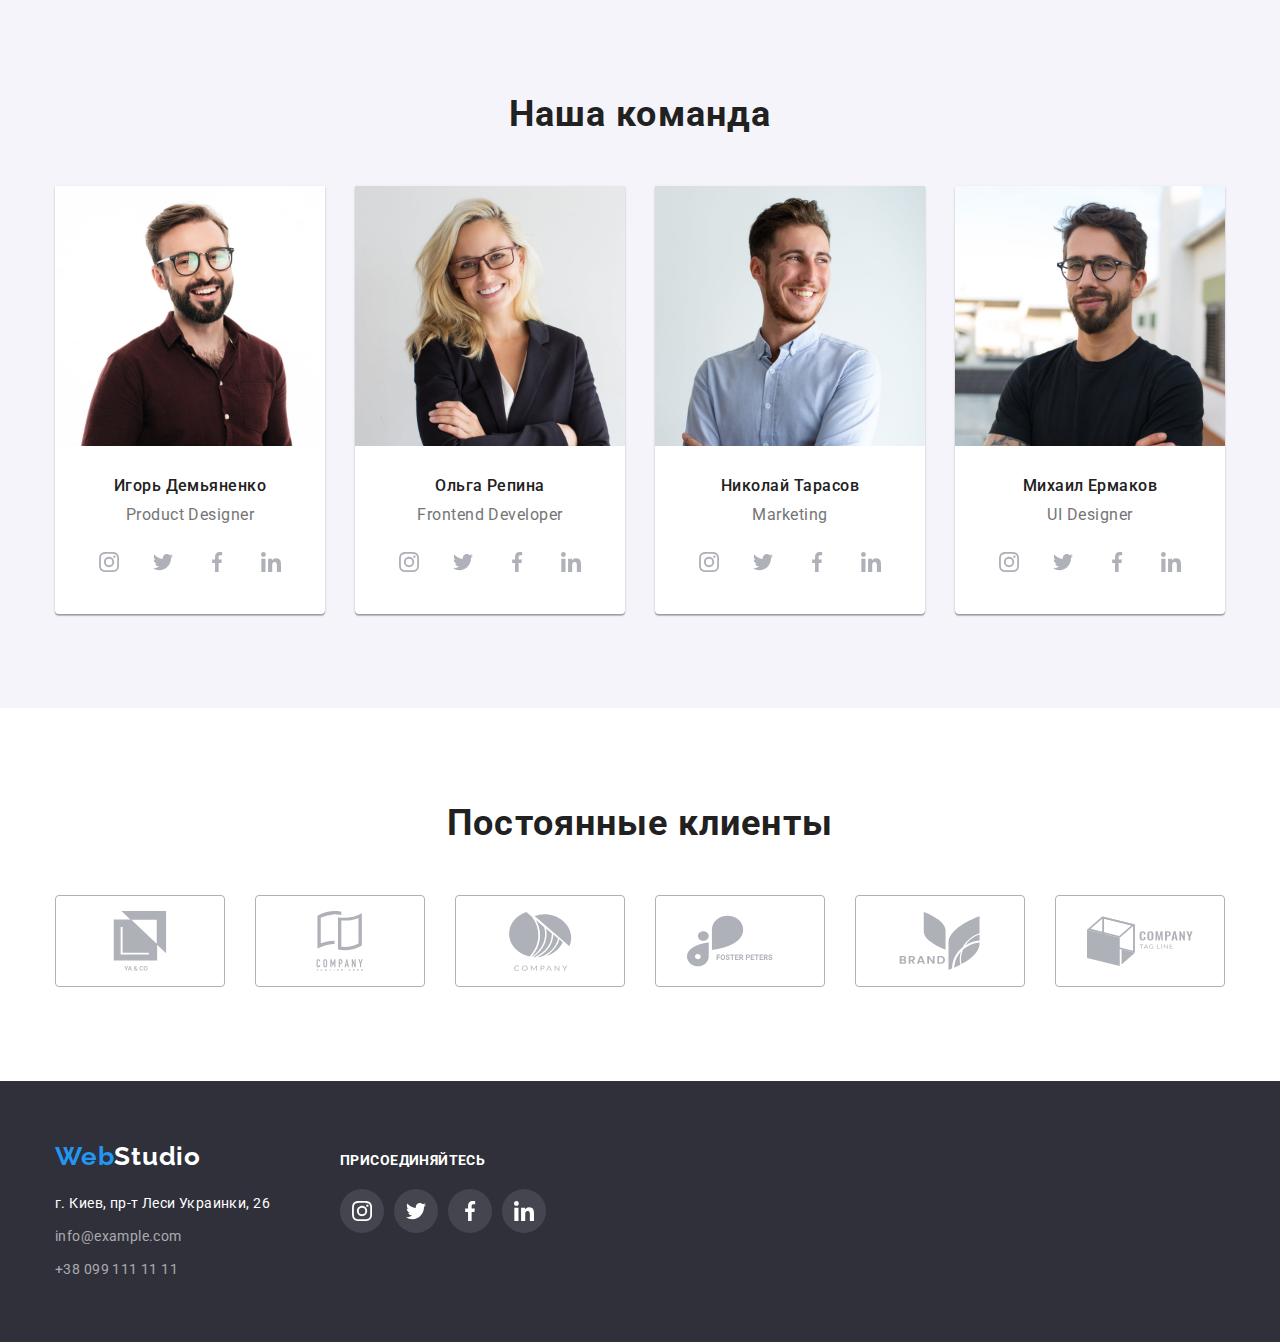
==== commit dde3e7f0: "+optimization" ====
--- a/index.html
+++ b/index.html
@@ -15,7 +15,8 @@
   <header class="header">
     <div class="container thumb">
       <nav class="menu">
-        <a class="menu__logo logo" href="#" target="_blank" rel="noreferrer noopener">Web<span>Studio</span></a>
+        <a class="menu__logo logo" href="#" target="_blank" rel="noreferrer noopener">Web<span
+            class="logo__dark">Studio</span></a>
         <ul class="navigation">
           <li class="navigation__item"><a class="navigation__link link current" href="./index.html">Студия</a></li>
           <li class="navigation__item"><a class="navigation__link link" href="./portfolio.html">Портфолио</a></li>
@@ -333,7 +334,8 @@
   <footer class="footer">
     <div class="container footer__thumb">
       <div class="footer__box">
-        <a class="footer__logo logo" href="#" target="_blank" rel="noreferrer noopener">Web<span>Studio</span></a>
+        <a class="footer__logo logo" href="#" target="_blank" rel="noreferrer noopener">Web<span
+            class="logo__light">Studio</span></a>
         <address class="address">
           <ul class="address__list">
             <li class="address__item"><a class="address__map" href="https://goo.gl/maps/3mmmgACdLDucJXHp8"
--- a/css/styles.css
+++ b/css/styles.css
@@ -69,11 +69,12 @@
   font-family: Raleway, sans-serif;
   font-weight: 700;
   font-size: 26px;
+  line-height: 1.19;
   letter-spacing: 0.03em;
   text-decoration: none;
   color: var(--brandColor);
 }
-.logo > span {
+.logo__dark {
   color:var(--firstFontColor);
 }
 .link {
@@ -489,7 +490,7 @@
   display: block;
   margin-bottom: 20px;
 }
-.footer__logo > span {
+.logo__light {
   color: var(--lightFontColor);
 }
 
